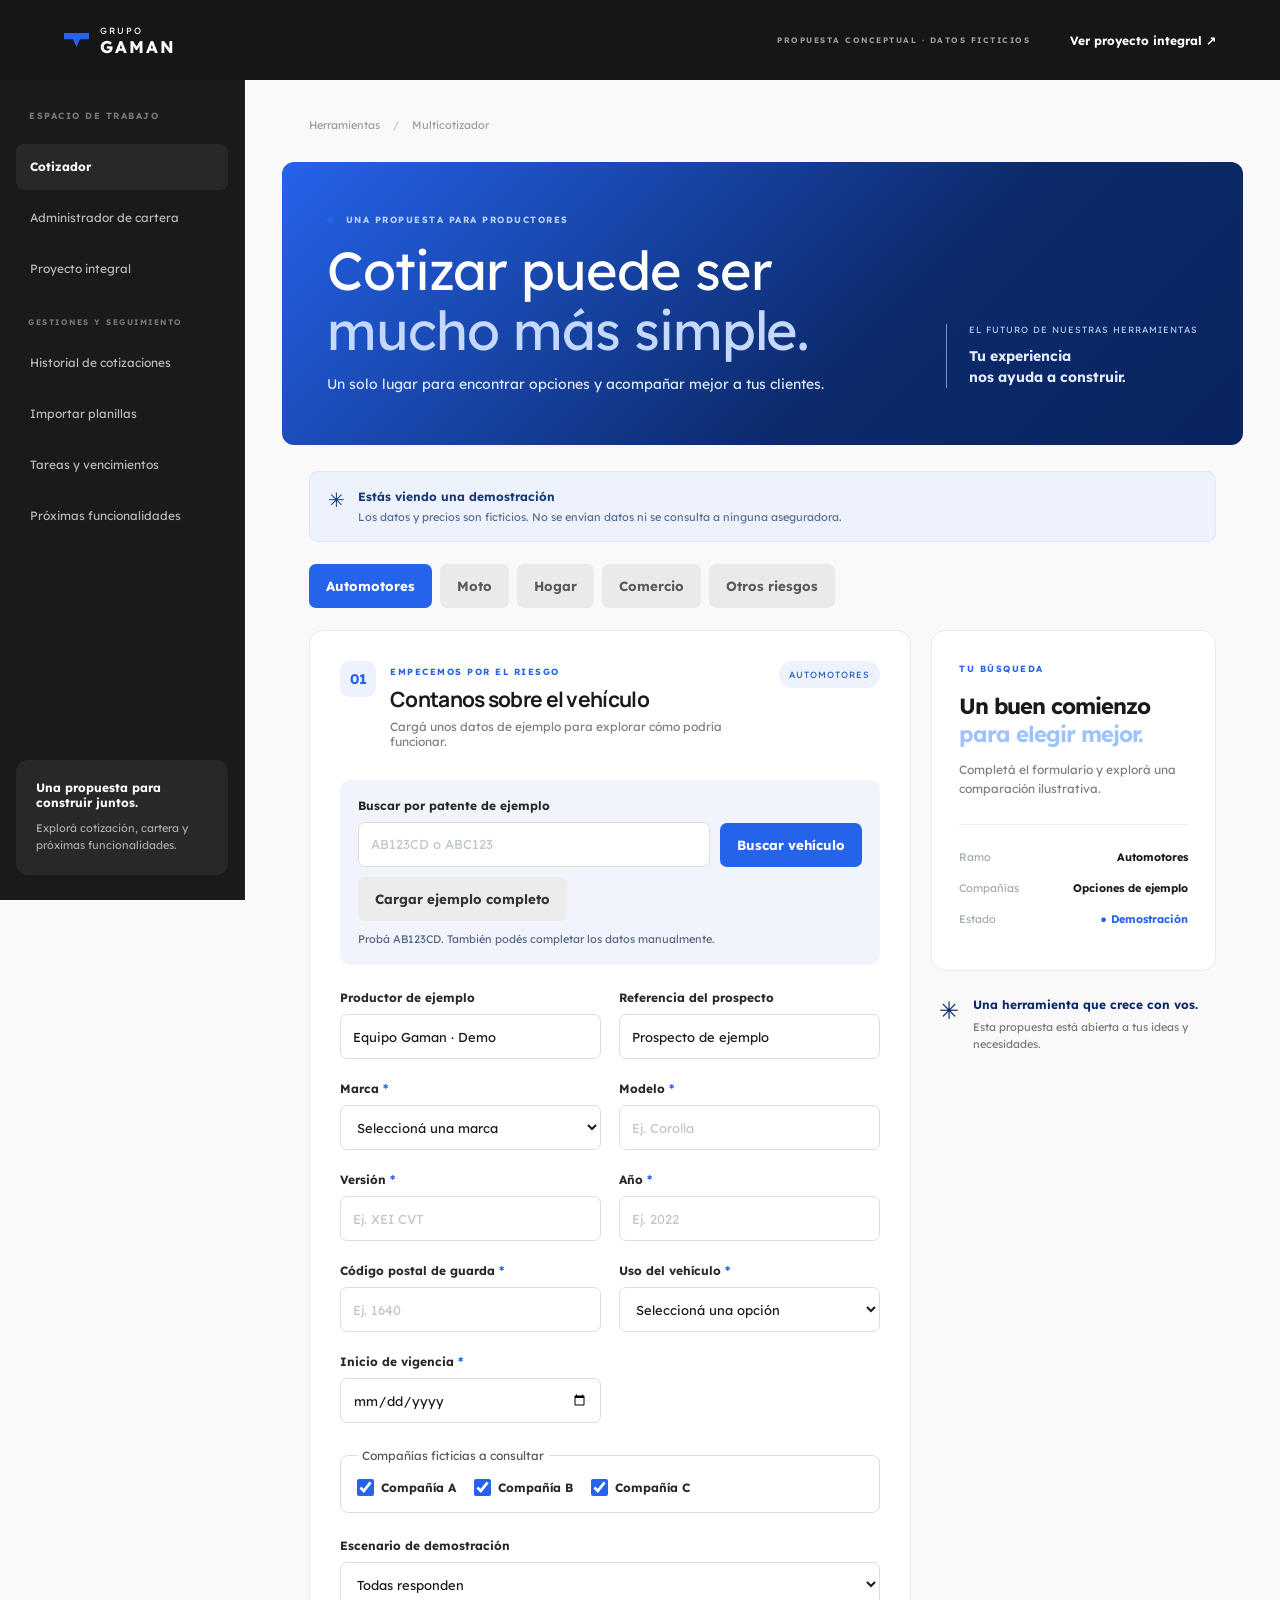
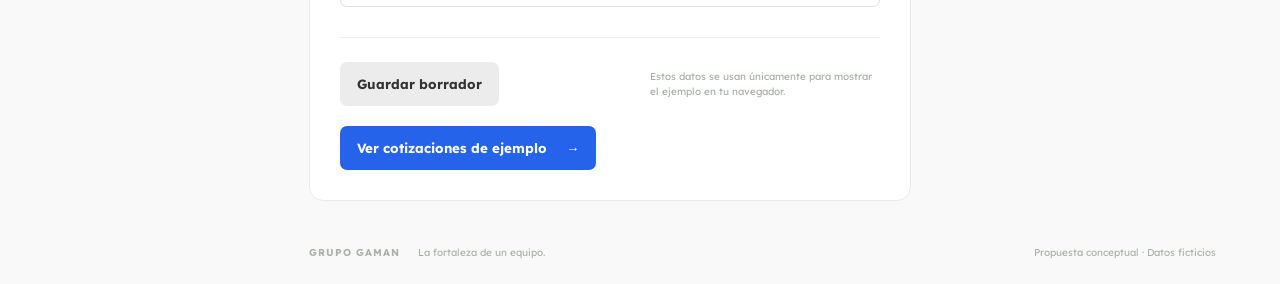
==== index.html @ a3816c59 "Make-secondary-menu-sections-dedicated-views" ====
<!doctype html><html lang="es"><head><meta charset="utf-8"><meta name="viewport" content="width=device-width, initial-scale=1"><meta name="theme-color" content="#173e36"><title>Multicotizador | Propuesta conceptual</title><link rel="stylesheet" href="styles.css?v=8"><link rel="stylesheet" href="features.css?v=8"><link rel="stylesheet" href="navigation.css?v=9"><script src="navigation.js?v=9" defer></script></head><body>
<header><a class="brand" href="index.html" aria-label="Gaman, ir al cotizador"><span class="brand-icon" aria-hidden="true"></span><span><small>GRUPO</small><b>GAMAN</b></span></a><span class="head-tag">PROPUESTA CONCEPTUAL · DATOS FICTICIOS</span><a class="head-link" href="plataforma.html">Ver proyecto integral ↗</a></header><nav class="mobile-navigation" aria-label="Navegación móvil"><a class="nav selected" href="index.html" aria-current="page">Cotizador</a><a class="nav" href="cartera.html">Administrador de cartera</a><a class="nav" href="plataforma.html">Proyecto integral</a><p class="aside-label nav-group">GESTIONES Y SEGUIMIENTO</p><a class="nav" href="index.html#history">Historial de cotizaciones</a><a class="nav" href="cartera.html#import">Importar planillas</a><a class="nav" href="cartera.html#tasks">Tareas y vencimientos</a><a class="nav" href="index.html#ideas">Próximas funcionalidades</a></nav>
<div class="shell"><aside><nav aria-label="Navegación principal"><p class="aside-label">ESPACIO DE TRABAJO</p><a class="nav selected" href="index.html" aria-current="page">Cotizador</a><a class="nav" href="cartera.html">Administrador de cartera</a><a class="nav" href="plataforma.html">Proyecto integral</a><p class="aside-label nav-group">GESTIONES Y SEGUIMIENTO</p><a class="nav" href="index.html#history">Historial de cotizaciones</a><a class="nav" href="cartera.html#import">Importar planillas</a><a class="nav" href="cartera.html#tasks">Tareas y vencimientos</a><a class="nav" href="index.html#ideas">Próximas funcionalidades</a></nav><div class="aside-note"><b>Una propuesta para construir juntos.</b><p>Explorá cotización, cartera y próximas funcionalidades.</p></div></aside>
<main id="inicio"><div class="crumb">Herramientas <span>/</span> Multicotizador</div><section class="intro"><div><div class="eyebrow"><i></i> UNA PROPUESTA PARA PRODUCTORES</div><h1>Cotizar puede ser<br><em>mucho más simple.</em></h1><p>Un solo lugar para encontrar opciones y acompañar mejor a tus clientes.</p></div><div class="intro-side"><span>EL FUTURO DE NUESTRAS HERRAMIENTAS</span><b>Tu experiencia<br>nos ayuda a construir.</b></div></section>
<div class="demo-banner"><span>✳</span><div><strong>Estás viendo una demostración</strong><p>Los datos y precios son ficticios. No se envían datos ni se consulta a ninguna aseguradora.</p></div></div>
<section class="ramo-picker" aria-label="Ramos"><button type="button" class="chosen" data-ramo="Automotores">Automotores</button><button type="button" data-ramo="Moto">Moto</button><button type="button" data-ramo="Hogar">Hogar</button><button type="button" data-ramo="Comercio">Comercio</button><button type="button" data-ramo="Otros riesgos">Otros riesgos</button></section><p id="ramo-note" role="status"></p><div class="workspace"><section class="form-card"><div class="card-head"><div class="step">01</div><div><span class="eyebrow">EMPECEMOS POR EL RIESGO</span><h2>Contanos sobre el vehículo</h2><p>Cargá unos datos de ejemplo para explorar cómo podría funcionar.</p></div><span class="tag">AUTOMOTORES</span></div><form id="form"><div class="plate-search"><label>Buscar por patente de ejemplo<input id="plate" maxlength="9" placeholder="AB123CD o ABC123" autocomplete="off"></label><button id="find-plate" type="button">Buscar vehículo</button><button id="fill-example" class="secondary" type="button">Cargar ejemplo completo</button><p id="plate-status" role="status">Probá AB123CD. También podés completar los datos manualmente.</p></div><div class="grid"><label>Productor de ejemplo<input name="productor" required maxlength="60" value="Equipo Gaman · Demo"></label><label>Referencia del prospecto<input name="cliente" required maxlength="60" value="Prospecto de ejemplo"></label><label>Marca <span>*</span><select name="marca" required><option value="">Seleccioná una marca</option><option>Toyota</option><option>Volkswagen</option><option>Renault</option><option>Ford</option><option>Fiat</option></select></label><label>Modelo <span>*</span><input name="modelo" required maxlength="40" placeholder="Ej. Corolla"></label><label>Versión <span>*</span><input name="version" required maxlength="60" placeholder="Ej. XEI CVT"></label><label>Año <span>*</span><input type="number" name="anio" min="1990" max="2027" required placeholder="Ej. 2022"></label><label>Código postal de guarda <span>*</span><input name="localidad" required maxlength="60" placeholder="Ej. 1640"></label><label>Uso del vehículo <span>*</span><select name="uso" required><option value="">Seleccioná una opción</option><option>Particular</option><option>Comercial</option></select></label><label>Inicio de vigencia <span>*</span><input name="fecha" type="date" required></label></div><fieldset class="companies"><legend>Compañías ficticias a consultar</legend><label><input type="checkbox" name="company" value="A" checked> Compañía A</label><label><input type="checkbox" name="company" value="B" checked> Compañía B</label><label><input type="checkbox" name="company" value="C" checked> Compañía C</label></fieldset><label class="scenario">Escenario de demostración<select name="escenario"><option value="normal">Todas responden</option><option value="partial">Una sin oferta y otra con error</option></select></label><p id="form-status" role="status"></p><div class="form-bottom"><p>Estos datos se usan únicamente para mostrar el ejemplo en tu navegador.</p><button type="submit">Ver cotizaciones de ejemplo <span>→</span></button></div></form></section>
<div class="side"><div class="summary"><span class="eyebrow">TU BÚSQUEDA</span><h2>Un buen comienzo<br><em>para elegir mejor.</em></h2><p>Completá el formulario y explorá una comparación ilustrativa.</p><hr><div class="summary-line"><span>Ramo</span><b>Automotores</b></div><div class="summary-line"><span>Compañías</span><b>Opciones de ejemplo</b></div><div class="summary-line"><span>Estado</span><b class="green">● Demostración</b></div></div><div class="side-tip"><span>✳</span><div><b>Una herramienta que crece con vos.</b><p>Esta propuesta está abierta a tus ideas y necesidades.</p></div></div></div></div>
<section id="results" class="results" hidden aria-live="polite"><div class="results-title"><div><span class="eyebrow">RESULTADOS DE EJEMPLO</span><h2>Opciones para comparar.</h2><p id="risk-summary"></p></div><span class="tag">VALORES FICTICIOS</span></div><div class="offer-grid" id="offers"></div><div class="actions"><button id="compare" type="button" disabled>Comparar selección</button><button id="proposal" type="button" disabled>Preparar propuesta</button></div><div id="comparison" class="table-wrap" hidden></div><p class="disclaimer">Ejemplo ilustrativo sin validez comercial. Las coberturas y precios reales dependerán de cada aseguradora y de sus condiciones.</p></section>
<section id="history" class="history"><span class="eyebrow">SEGUIMIENTO LOCAL</span><h2>Mis cotizaciones de ejemplo</h2><p>Se guardan solo en este navegador. Usá datos ficticios. No se comparten con otras personas.</p><label>Filtrar por estado<select id="history-filter"><option value="">Todos</option><option>Borrador</option><option>Cotizada</option><option>Propuesta preparada</option><option>En seguimiento</option><option>Cerrada</option></select></label><div id="history-list"></div><button id="clear-history" class="secondary" type="button">Borrar historial local</button></section><section id="proposal-view" class="proposal" hidden></section><section id="ideas" class="ideas"><div><span class="eyebrow">CONSTRUYAMOS JUNTOS</span><h2>Tu mirada hace<br><em>la diferencia.</em></h2><p>Esta es una primera versión para conversar. ¿Qué información o herramientas te ayudarían a cotizar mejor?</p></div><div class="idea-list"><div><span>01</span><p>Comparar coberturas y franquicias</p><b>↗</b></div><div><span>02</span><p>Guardar y compartir propuestas</p><b>↗</b></div><div><span>03</span><p>Sumar compañías y otros riesgos</p><b>↗</b></div><div><span>04</span><p>Emisión e inspecciones · etapa futura</p><b>↗</b></div><div><span>05</span><p>Alertas y recordatorios · etapa futura</p><b>↗</b></div><div><span>06</span><p>Reportes y actividad de la red · etapa futura</p><b>↗</b></div><p class="ideas-caption">Ideas iniciales para conversar, sujetas a evaluación.</p><button id="copy-feedback" type="button">Copiar ideas para compartir <span>↗</span></button><p id="copy-status" aria-live="polite"></p></div></section><footer><b>GRUPO GAMAN</b><span>La fortaleza de un equipo.</span><span>Propuesta conceptual · Datos ficticios</span></footer></main></div><script type="module" src="app.js?v=9"></script></body></html>
---- styles.css ----
@import url('https://fonts.googleapis.com/css2?family=Lexend+Deca:wght@300;400;500;600;700&display=swap');
@import url('https://fonts.googleapis.com/css2?family=DM+Sans:wght@400;500;600;700&family=Manrope:wght@400;500;600;700;800&display=swap');
:root{--ink:#233830;--green:#507d68;--accent:#a0bd92;--muted:#849289;--border:#e6ece7;--bg:#f5f7f4}*{box-sizing:border-box}html{scroll-behavior:smooth}body{margin:0;background:var(--bg);color:var(--ink);font:14px 'DM Sans',sans-serif}header{height:78px;background:#fff;display:flex;align-items:center;padding:0 5%;border-bottom:1px solid var(--border)}.brand{display:flex;align-items:center;gap:11px;color:#244b3e;text-decoration:none;line-height:1}.brand-icon{width:39px;height:39px;border:2px solid #67967c;border-radius:50%;display:grid;place-items:center;font:700 23px Manrope}.brand small{display:block;font-size:9px;letter-spacing:2px}.brand b{display:block;font-size:17px;letter-spacing:2px;margin-top:3px}.head-tag{margin-left:auto;color:#9ca8a0;letter-spacing:1.5px;font-size:9px;font-weight:700}.head-link{color:#456c59;text-decoration:none;font-size:12px;font-weight:700;margin-left:40px}.head-link span{margin-left:8px}.shell{display:flex;min-height:calc(100vh - 78px)}aside{background:#fff;width:225px;flex:none;padding:44px 16px 25px;border-right:1px solid var(--border);display:flex;flex-direction:column;justify-content:space-between}.aside-label,.eyebrow{letter-spacing:1.5px;font-size:9px;font-weight:700}.aside-label{padding-left:13px;color:#a5b0a8;margin:0 0 18px}.nav{padding:14px;color:#8c9a90;text-decoration:none;display:flex;align-items:center;gap:13px;font-size:12px;border-radius:8px}.nav span{font-size:18px}.nav b{margin-left:auto;font-size:9px;color:#b4c1b7}.nav.selected{background:#eaf2eb;color:#4b7b60;font-weight:700}.aside-note{background:#f2f7f2;padding:20px;border-radius:12px;color:#537b62;font-size:12px}.aside-note p{font-size:11px;line-height:1.6;color:#95a79a}.spark{display:block;font-size:25px;margin-bottom:13px}main{width:min(1280px,100%);padding:38px 5% 25px;margin:auto}.crumb{font-size:11px;color:#a5b0a7;margin-bottom:35px}.crumb span{padding:0 10px;color:#cbd2cb}.intro{display:flex;justify-content:space-between;align-items:end;margin-bottom:30px}.eyebrow{color:#6f987b}.eyebrow i{display:inline-block;width:7px;height:7px;background:#8aae89;border-radius:50%;margin-right:7px}h1,h2,p{margin:0}h1{font:600 clamp(33px,4.2vw,54px)/1.12 Manrope,sans-serif;letter-spacing:-2px;margin:15px 0}em{font-style:normal;color:#79a385}.intro p{color:#8e9d92}.intro-side{border-left:1px solid #d4e2d6;padding-left:22px;color:#6d8b76;margin-bottom:5px}.intro-side span{font-size:9px;letter-spacing:1px;display:block;margin-bottom:11px}.intro-side b{line-height:1.5}.demo-banner{display:flex;gap:13px;background:#eaf3e9;border:1px solid #dbeadd;color:#50765c;padding:15px 18px;border-radius:9px;margin-bottom:22px}.demo-banner>span{font-size:20px}.demo-banner strong{font-size:12px}.demo-banner p{font-size:11px;color:#77947d;margin-top:4px;line-height:1.5}.workspace{display:grid;grid-template-columns:minmax(0,1fr) 285px;gap:20px;align-items:start}.form-card,.summary,.offer{background:#fff;border:1px solid #edf1ed;border-radius:14px;box-shadow:0 8px 35px #1e48280a}.form-card{padding:30px}.card-head{display:flex;gap:14px;align-items:start;margin-bottom:31px}.step{width:36px;height:36px;flex:none;display:grid;place-items:center;background:#eaf3e9;border-radius:10px;color:#72977c;font-weight:700}.card-head h2,.results h2{font:700 21px Manrope;letter-spacing:-.7px;margin:6px 0}.card-head p,.results-title p{font-size:12px;color:#9ba99d}.tag{margin-left:auto;border-radius:20px;background:#f0f6ef;color:#7e9b80;font-size:9px;letter-spacing:1px;padding:8px 10px;white-space:nowrap}.grid{display:grid;grid-template-columns:1fr 1fr;gap:22px 18px}label{font-size:12px;font-weight:700;color:#506256}label span{color:#8bad8b}input,select{display:block;width:100%;height:45px;border:1px solid #e2e9e2;border-radius:7px;background:#fff;padding:0 12px;margin-top:9px;color:#354b3d;font:13px 'DM Sans';outline:none}input:focus,select:focus{border-color:#80a98a;box-shadow:0 0 0 3px #e9f3e9}input::placeholder{color:#bec9bf}.form-bottom{border-top:1px solid #edf1ed;display:flex;justify-content:space-between;align-items:center;gap:20px;margin-top:30px;padding-top:24px}.form-bottom p{font-size:10px;line-height:1.5;color:#a4b0a6;max-width:230px}button{border:0;background:#4d7c62;color:white;border-radius:7px;padding:14px 17px;font-weight:700;cursor:pointer}button:hover{background:#355f48}button span{margin-left:15px}.summary{padding:27px}.summary h2{font:700 22px/1.28 Manrope;letter-spacing:-.7px;margin:16px 0 12px}.summary>p{color:#9aa89d;font-size:12px;line-height:1.6}.summary hr{border:0;border-top:1px solid #eef1ee;margin:25px 0}.summary-line{display:flex;justify-content:space-between;gap:10px;margin:17px 0;font-size:11px}.summary-line span{color:#a0ada2}.summary-line b{text-align:right}.green{color:#79a487}.side-tip{display:flex;gap:14px;padding:24px 8px;color:#698e72}.side-tip>span{font-size:24px}.side-tip b{font-size:12px}.side-tip p{font-size:11px;color:#9baea0;line-height:1.6;margin-top:6px}.results{margin-top:34px}.results-title{display:flex;justify-content:space-between;align-items:end;margin-bottom:20px}.results-title p{margin-top:8px}.offer-grid{display:grid;grid-template-columns:repeat(3,1fr);gap:16px}.offer{padding:22px}.offer-top{display:flex;justify-content:space-between;align-items:start}.offer .company{color:#8b9d8e;font-size:11px}.offer h3{font:700 17px Manrope;margin:8px 0 20px}.offer .price{font:700 26px Manrope;letter-spacing:-1px}.offer .period{font-size:11px;color:#a0afa2}.offer ul{padding:18px 0 0;margin:18px 0 0;border-top:1px solid #edf1ed;list-style:none;color:#74877a;line-height:2;font-size:12px}.disclaimer{font-size:11px;color:#9aa99b;line-height:1.5;margin-top:15px}.ideas{margin-top:45px;padding:40px;background:#e8f0e6;border-radius:15px;display:grid;grid-template-columns:1fr 1fr;gap:45px}.ideas h2{font:600 35px/1.2 Manrope;letter-spacing:-1.5px;margin:13px 0}.ideas>div>p{color:#829787;line-height:1.7;max-width:380px}.idea-list>div{display:flex;gap:17px;border-bottom:1px solid #d3e1d3;padding:15px 0;align-items:center}.idea-list>div span{font-size:10px;color:#91ab94}.idea-list>div p{flex:1;font-weight:600}.idea-list>div b{color:#79a182}.ideas-caption{font-size:10px;margin:12px 0;color:#90a493!important}#copy-status{font-size:11px;margin-top:10px}footer{display:flex;gap:18px;margin-top:45px;color:#a7b3a9;font-size:10px}footer b{letter-spacing:1px}footer span:last-child{margin-left:auto}@media(max-width:1000px){aside{width:180px}.workspace{grid-template-columns:1fr}.side{display:grid;grid-template-columns:1fr 1fr}.intro-side{display:none}.offer-grid{grid-template-columns:1fr 1fr}}@media(max-width:650px){header{height:68px}.head-tag{display:none}.head-link{margin-left:auto}aside{display:none}.shell{display:block}main{padding:27px 20px}.crumb{margin-bottom:25px}.grid,.side,.offer-grid,.ideas{grid-template-columns:1fr}.form-card{padding:21px}.tag{display:none}.form-bottom{align-items:stretch;flex-direction:column}.ideas{padding:27px;gap:20px}footer{flex-wrap:wrap}footer span:last-child{margin-left:0}}
/* Identidad basada en grupogaman.com.ar/nosotros: Lexend, neutros y azul profundo. */

:root{--ink:#1b1a1a;--green:#2563eb;--accent:#2563eb;--muted:#6d6d6d;--border:#eaeaea;--bg:#f9f9f9}
body{font-family:'Lexend Deca',sans-serif;background:#f9f9f9;color:#1b1a1a}
header{background:#161616;border:0;height:80px}.brand{color:white}.brand-icon{border:0;border-radius:0;width:25px;height:14px;font-size:0;background:#2563eb;clip-path:polygon(0 0,100% 0,100% 45%,64% 45%,50% 100%,36% 45%,0 45%)}.head-tag{color:#9b9b9b}.head-link{color:white}
aside{background:#1b1a1a;border-color:#282828}.aside-label{color:#777}.nav{color:#b9b9b9}.nav.selected{background:#282828;color:white}.nav.selected span,.nav.selected b{color:#7aa8ff}.aside-note{background:#282828;color:white}.aside-note p{color:#aaa}.spark{color:#75a5ff}
.crumb{color:#9b9b9b}.crumb span{color:#bcbcbc}.intro{margin:-5px -3% 26px;padding:52px 5%;border-radius:12px;color:white;background:linear-gradient(135deg,#2563eb 0%,#0c2a6b 62%,#09245f 100%)}.intro .eyebrow{color:#bed2ff}.intro p{color:#e1e9fa}.intro-side{color:#e4edff;border-color:#7893c4}.intro-side span{color:#b6c9ed}h1,h2,h3,.summary h2,.ideas h2,.price{font-family:'Lexend Deca',sans-serif;letter-spacing:-1px}h1{font-weight:400}em,.summary em{color:#9fc3ff}.intro em{color:#c5d9ff}.eyebrow{color:#2563eb}.eyebrow i{background:#2563eb}
.demo-banner{background:#edf2fc;border-color:#dce7fc;color:#173b79}.demo-banner p{color:#576d92}.form-card,.summary,.offer{box-shadow:none;border-color:#eaeaea}.step{background:#edf2fc;color:#2563eb}.tag{background:#edf2fc;color:#2459b9}.card-head p,.results-title p,.summary>p{color:#7e7e7e}.form-card label{color:#282828}.form-card label span{color:#2563eb}input,select{font-family:'Lexend Deca',sans-serif;border-color:#dedede;color:#1b1a1a}input:focus,select:focus{border-color:#2563eb;box-shadow:0 0 0 3px #e6efff}button{font-family:'Lexend Deca',sans-serif;background:#2563eb}button:hover{background:#0c2a6b}.green{color:#2563eb}.side-tip{color:#0c2a6b}.side-tip p{color:#777}.ideas{background:#161616;color:#fff}.ideas .eyebrow{color:#a8c4ff}.ideas>div>p,.ideas-caption{color:#bbb!important}.idea-list>div{border-color:#404040}.idea-list>div span,.idea-list>div b{color:#a8c4ff}.offer ul{color:#5a5a5a}.offer .company,.disclaimer{color:#777}
---- features.css ----
.ramo-picker{display:flex;gap:8px;flex-wrap:wrap;margin:22px 0}.ramo-picker button{background:#eaeaea;color:#5a5a5a}.ramo-picker button.chosen{background:#2563eb;color:#fff}#ramo-note{margin-bottom:20px;color:#555;font-size:12px}.plate-search{background:#f1f4fa;border-radius:10px;padding:18px;display:flex;flex-wrap:wrap;align-items:end;gap:10px;margin-bottom:25px}.plate-search label{flex:1;min-width:180px}.plate-search p{flex-basis:100%;font-size:11px;color:#566580;line-height:1.5}.secondary{background:#ececec;color:#333}.secondary:hover{background:#ddd}.companies{border:1px solid #ddd;border-radius:8px;padding:16px;margin:25px 0;display:flex;gap:18px;flex-wrap:wrap}.companies legend{font-size:12px;color:#555;padding:0 5px}.companies label,.select-offer{display:flex;align-items:center;gap:7px}.companies input,.select-offer input{width:17px;height:17px;margin:0;accent-color:#2563eb}.scenario{display:block}.actions{display:flex;gap:10px;margin:25px 0}.actions button:disabled{opacity:.45;cursor:default}.select-offer{margin-top:20px;font-size:11px}.company-statuses{display:flex;gap:10px;flex-wrap:wrap;margin:18px 0}.company-statuses p{background:#edf2fc;color:#34507d;padding:9px 12px;border-radius:6px;font-size:11px}.table-wrap,.proposal{overflow:auto}table{border-collapse:collapse;width:100%;font-size:12px;background:#fff}th,td{border:1px solid #ddd;padding:14px;text-align:left;min-width:130px}th{background:#edf2fc;color:#214479}.history,.proposal{background:#fff;border:1px solid #eaeaea;border-radius:12px;padding:28px;margin-top:35px}.history h2,.proposal h2{margin:12px 0;font-weight:500}.history>p{color:#777;font-size:12px;line-height:1.6}.history>label{display:block;max-width:250px;margin:20px 0}.history-row{display:flex;align-items:center;gap:12px;border-top:1px solid #eee;padding:16px 0;flex-wrap:wrap}.history-row span{font-size:11px;color:#777;flex:1}.history-row select{width:185px;margin:0}.proposal>p{margin:15px 0}.proposal>button{margin:15px 10px 0 0}.form-bottom{flex-wrap:wrap}.offer-grid{grid-template-columns:repeat(auto-fit,minmax(210px,1fr))}.offer .price{font-size:23px}.offer .period{margin:8px 0;color:#777}button:focus-visible,a:focus-visible{outline:3px solid #82aaff;outline-offset:3px}@media(max-width:650px){.history,.proposal{padding:18px}.history-row{align-items:stretch;flex-direction:column}.history-row select{width:100%}.actions{flex-wrap:wrap}}@media print{body{background:#fff;font-size:11pt}header,aside,.crumb,.intro,.demo-banner,.ramo-picker,#ramo-note,.workspace,#results,#history,#ideas,footer{display:none!important}.shell{display:block}main{padding:0;width:100%;max-width:none}.proposal{display:block!important;border:0;margin:0;padding:0;overflow:visible}.proposal button{display:none}.proposal th,.proposal td{min-width:0;padding:8px}.proposal table{font-size:9pt}.proposal p{color:#111} @page{size:A4 landscape;margin:15mm}}
---- navigation.css ----
header{position:sticky;top:0;z-index:30}.mobile-navigation{display:none}.shell{align-items:flex-start}aside{width:245px;padding:30px 16px 25px;position:sticky;top:80px;height:calc(100dvh - 80px);overflow-y:auto}aside nav{display:flex;flex-direction:column;gap:5px}.nav{line-height:1.5;min-height:45px}.nav-group{margin:20px 12px 8px;padding:0;font-size:8px}.aside-note{margin-top:35px}.aside-note p{margin-top:10px}.head-tag{font-size:8px}.head-link{white-space:nowrap}.route-heading{font:500 28px 'Lexend Deca',sans-serif;margin-bottom:25px}.route-heading+section{margin-top:0}[data-route-hidden]{display:none!important}html{scroll-padding-top:110px}.history,.ideas{scroll-margin-top:20px}@media(max-width:1000px){aside{display:none}.mobile-navigation{display:flex;gap:6px;align-items:center;overflow-x:auto;padding:10px 18px;background:#1b1a1a;border-top:1px solid #333;position:sticky;top:80px;z-index:29}.mobile-navigation .nav-group{display:none}.mobile-navigation .nav{flex:none;white-space:nowrap;min-height:38px;padding:8px 12px;font-size:11px;color:#ccc}.mobile-navigation .selected{background:#2563eb;color:#fff;border-radius:6px}main{width:100%}header{padding:0 20px}.head-tag{display:none}.head-link{margin-left:auto}html{scroll-padding-top:160px}}@media(max-width:650px){.mobile-navigation{top:68px}.route-heading{font-size:23px}}@media print{header,aside,.mobile-navigation,.route-heading{display:none!important}.shell{display:block}}
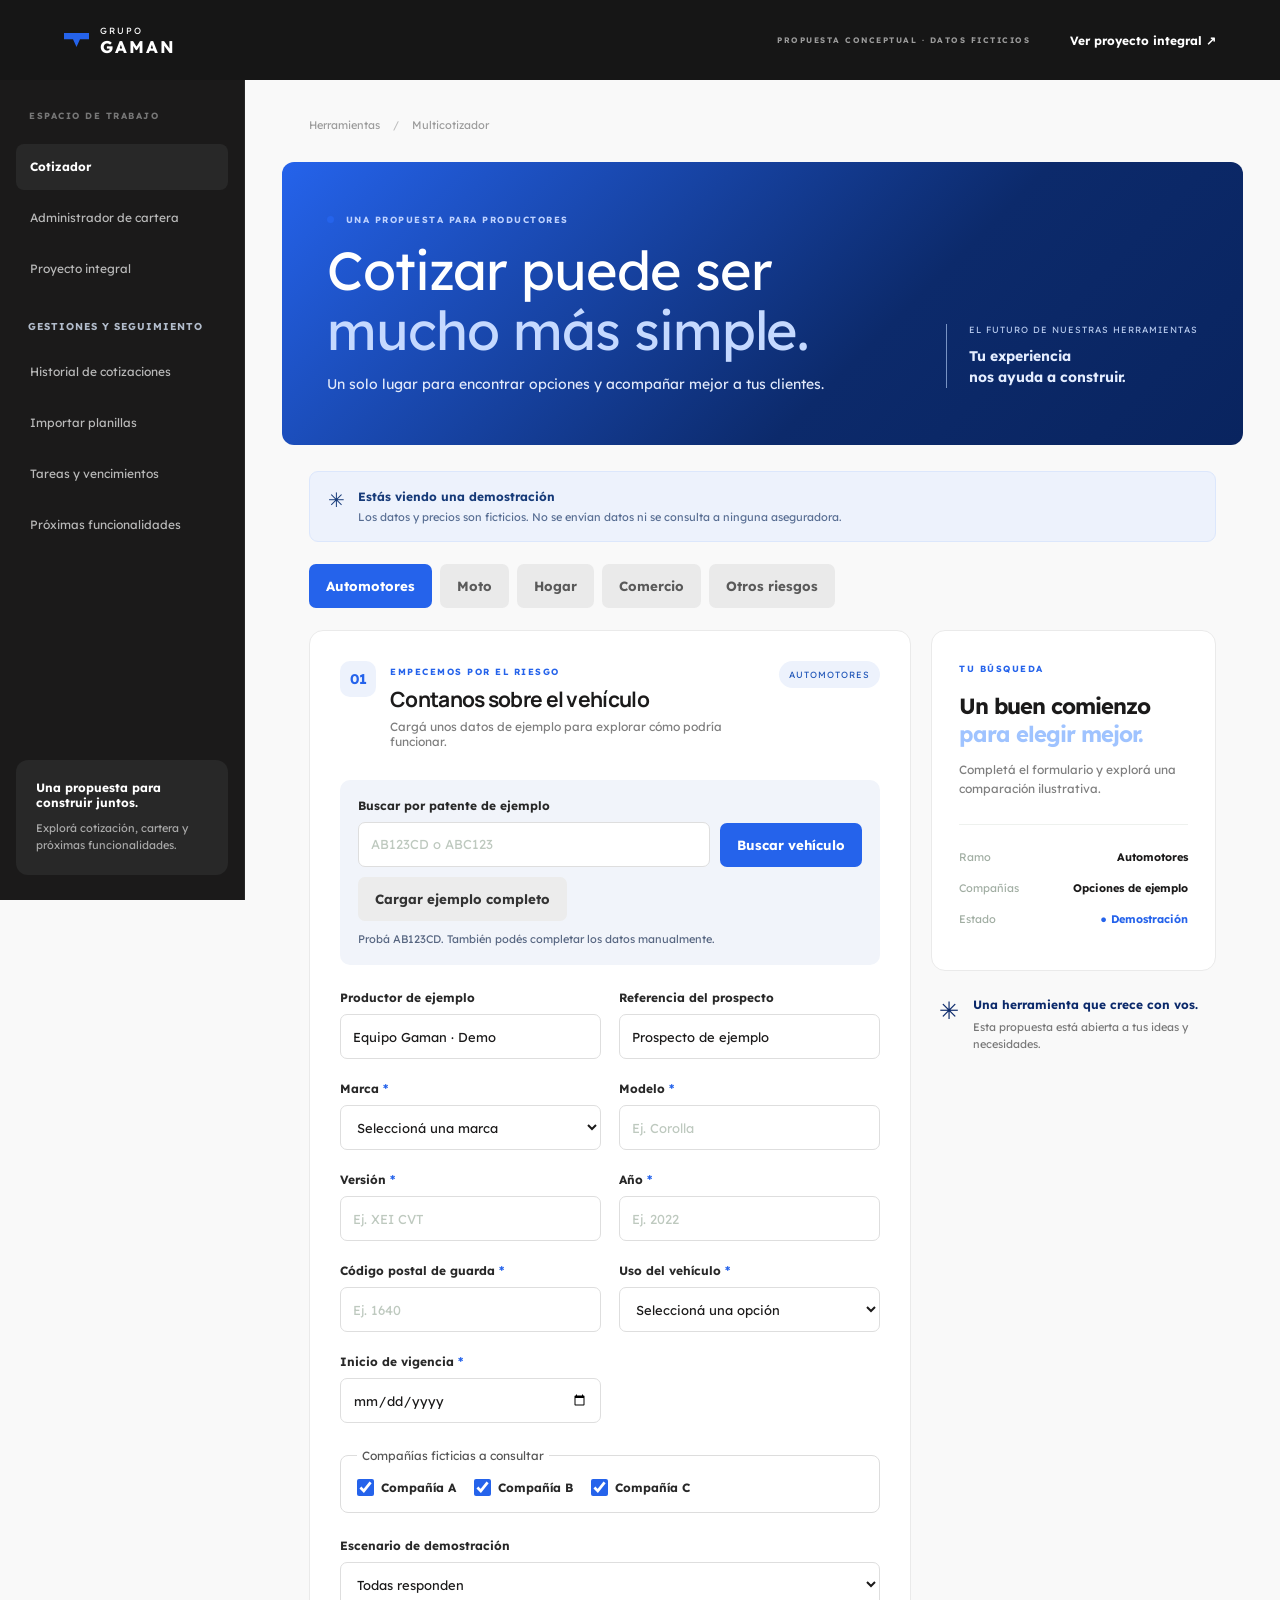
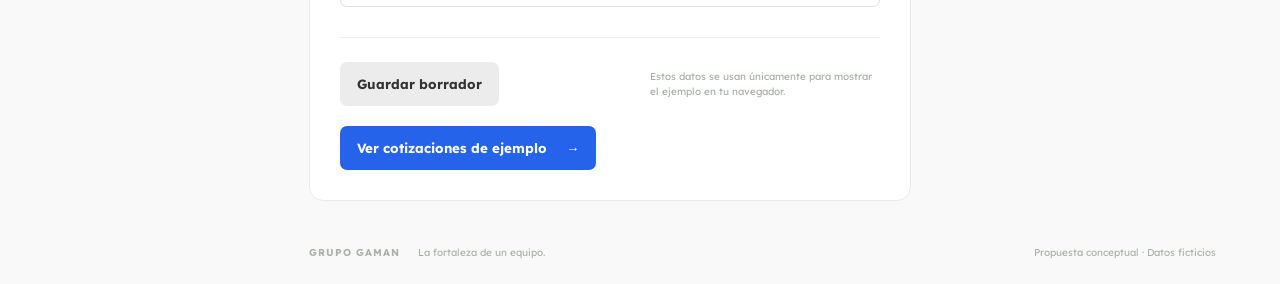
==== commit 9da1ca50: "Preserve-management-menu-across-versioned-page-navigation" ====
--- a/index.html
+++ b/index.html
@@ -1,9 +1,9 @@
-<!doctype html><html lang="es"><head><meta charset="utf-8"><meta name="viewport" content="width=device-width, initial-scale=1"><meta name="theme-color" content="#173e36"><title>Multicotizador | Propuesta conceptual</title><link rel="stylesheet" href="styles.css?v=8"><link rel="stylesheet" href="features.css?v=8"><link rel="stylesheet" href="navigation.css?v=9"><script src="navigation.js?v=9" defer></script></head><body>
-<header><a class="brand" href="index.html" aria-label="Gaman, ir al cotizador"><span class="brand-icon" aria-hidden="true"></span><span><small>GRUPO</small><b>GAMAN</b></span></a><span class="head-tag">PROPUESTA CONCEPTUAL · DATOS FICTICIOS</span><a class="head-link" href="plataforma.html">Ver proyecto integral ↗</a></header><nav class="mobile-navigation" aria-label="Navegación móvil"><a class="nav selected" href="index.html" aria-current="page">Cotizador</a><a class="nav" href="cartera.html">Administrador de cartera</a><a class="nav" href="plataforma.html">Proyecto integral</a><p class="aside-label nav-group">GESTIONES Y SEGUIMIENTO</p><a class="nav" href="index.html#history">Historial de cotizaciones</a><a class="nav" href="cartera.html#import">Importar planillas</a><a class="nav" href="cartera.html#tasks">Tareas y vencimientos</a><a class="nav" href="index.html#ideas">Próximas funcionalidades</a></nav>
-<div class="shell"><aside><nav aria-label="Navegación principal"><p class="aside-label">ESPACIO DE TRABAJO</p><a class="nav selected" href="index.html" aria-current="page">Cotizador</a><a class="nav" href="cartera.html">Administrador de cartera</a><a class="nav" href="plataforma.html">Proyecto integral</a><p class="aside-label nav-group">GESTIONES Y SEGUIMIENTO</p><a class="nav" href="index.html#history">Historial de cotizaciones</a><a class="nav" href="cartera.html#import">Importar planillas</a><a class="nav" href="cartera.html#tasks">Tareas y vencimientos</a><a class="nav" href="index.html#ideas">Próximas funcionalidades</a></nav><div class="aside-note"><b>Una propuesta para construir juntos.</b><p>Explorá cotización, cartera y próximas funcionalidades.</p></div></aside>
+<!doctype html><html lang="es"><head><meta charset="utf-8"><meta name="viewport" content="width=device-width, initial-scale=1"><meta name="theme-color" content="#173e36"><title>Multicotizador | Propuesta conceptual</title><link rel="stylesheet" href="styles.css?v=0bbe7461b4a3"><link rel="stylesheet" href="features.css?v=e4483b8cd6e5"><link rel="stylesheet" href="navigation.css?v=14c0bb5fc23c"><script src="navigation.js?v=e9019fd74f17" defer></script><link rel="stylesheet" href="layout.css?v=daa2903c6724"><link rel="stylesheet" href="menu-groups.css?v=6135beb9e8dd"></head><body>
+<header><a class="brand" href="index.html?release=20261104-11" aria-label="Gaman, ir al cotizador"><span class="brand-icon" aria-hidden="true"></span><span><small>GRUPO</small><b>GAMAN</b></span></a><span class="head-tag">PROPUESTA CONCEPTUAL · DATOS FICTICIOS</span><a class="head-link" href="plataforma.html?release=20261104-11">Ver proyecto integral ↗</a></header><nav class="mobile-navigation" aria-label="Navegación móvil"><a class="nav selected" href="index.html?release=20261104-11" aria-current="page">Cotizador</a><a class="nav" href="cartera.html?release=20261104-11">Administrador de cartera</a><a class="nav" href="plataforma.html?release=20261104-11">Proyecto integral</a><p class="aside-label nav-group">GESTIONES Y SEGUIMIENTO</p><a class="nav" href="index.html?release=20261104-11#history">Historial de cotizaciones</a><a class="nav" href="cartera.html?release=20261104-11#import">Importar planillas</a><a class="nav" href="cartera.html?release=20261104-11#tasks">Tareas y vencimientos</a><a class="nav" href="index.html?release=20261104-11#ideas">Próximas funcionalidades</a></nav>
+<div class="shell"><aside><nav aria-label="Navegación principal"><p class="aside-label">ESPACIO DE TRABAJO</p><a class="nav selected" href="index.html?release=20261104-11" aria-current="page">Cotizador</a><a class="nav" href="cartera.html?release=20261104-11">Administrador de cartera</a><a class="nav" href="plataforma.html?release=20261104-11">Proyecto integral</a><p class="aside-label nav-group">GESTIONES Y SEGUIMIENTO</p><a class="nav" href="index.html?release=20261104-11#history">Historial de cotizaciones</a><a class="nav" href="cartera.html?release=20261104-11#import">Importar planillas</a><a class="nav" href="cartera.html?release=20261104-11#tasks">Tareas y vencimientos</a><a class="nav" href="index.html?release=20261104-11#ideas">Próximas funcionalidades</a></nav><div class="aside-note"><b>Una propuesta para construir juntos.</b><p>Explorá cotización, cartera y próximas funcionalidades.</p></div></aside>
 <main id="inicio"><div class="crumb">Herramientas <span>/</span> Multicotizador</div><section class="intro"><div><div class="eyebrow"><i></i> UNA PROPUESTA PARA PRODUCTORES</div><h1>Cotizar puede ser<br><em>mucho más simple.</em></h1><p>Un solo lugar para encontrar opciones y acompañar mejor a tus clientes.</p></div><div class="intro-side"><span>EL FUTURO DE NUESTRAS HERRAMIENTAS</span><b>Tu experiencia<br>nos ayuda a construir.</b></div></section>
 <div class="demo-banner"><span>✳</span><div><strong>Estás viendo una demostración</strong><p>Los datos y precios son ficticios. No se envían datos ni se consulta a ninguna aseguradora.</p></div></div>
 <section class="ramo-picker" aria-label="Ramos"><button type="button" class="chosen" data-ramo="Automotores">Automotores</button><button type="button" data-ramo="Moto">Moto</button><button type="button" data-ramo="Hogar">Hogar</button><button type="button" data-ramo="Comercio">Comercio</button><button type="button" data-ramo="Otros riesgos">Otros riesgos</button></section><p id="ramo-note" role="status"></p><div class="workspace"><section class="form-card"><div class="card-head"><div class="step">01</div><div><span class="eyebrow">EMPECEMOS POR EL RIESGO</span><h2>Contanos sobre el vehículo</h2><p>Cargá unos datos de ejemplo para explorar cómo podría funcionar.</p></div><span class="tag">AUTOMOTORES</span></div><form id="form"><div class="plate-search"><label>Buscar por patente de ejemplo<input id="plate" maxlength="9" placeholder="AB123CD o ABC123" autocomplete="off"></label><button id="find-plate" type="button">Buscar vehículo</button><button id="fill-example" class="secondary" type="button">Cargar ejemplo completo</button><p id="plate-status" role="status">Probá AB123CD. También podés completar los datos manualmente.</p></div><div class="grid"><label>Productor de ejemplo<input name="productor" required maxlength="60" value="Equipo Gaman · Demo"></label><label>Referencia del prospecto<input name="cliente" required maxlength="60" value="Prospecto de ejemplo"></label><label>Marca <span>*</span><select name="marca" required><option value="">Seleccioná una marca</option><option>Toyota</option><option>Volkswagen</option><option>Renault</option><option>Ford</option><option>Fiat</option></select></label><label>Modelo <span>*</span><input name="modelo" required maxlength="40" placeholder="Ej. Corolla"></label><label>Versión <span>*</span><input name="version" required maxlength="60" placeholder="Ej. XEI CVT"></label><label>Año <span>*</span><input type="number" name="anio" min="1990" max="2027" required placeholder="Ej. 2022"></label><label>Código postal de guarda <span>*</span><input name="localidad" required maxlength="60" placeholder="Ej. 1640"></label><label>Uso del vehículo <span>*</span><select name="uso" required><option value="">Seleccioná una opción</option><option>Particular</option><option>Comercial</option></select></label><label>Inicio de vigencia <span>*</span><input name="fecha" type="date" required></label></div><fieldset class="companies"><legend>Compañías ficticias a consultar</legend><label><input type="checkbox" name="company" value="A" checked> Compañía A</label><label><input type="checkbox" name="company" value="B" checked> Compañía B</label><label><input type="checkbox" name="company" value="C" checked> Compañía C</label></fieldset><label class="scenario">Escenario de demostración<select name="escenario"><option value="normal">Todas responden</option><option value="partial">Una sin oferta y otra con error</option></select></label><p id="form-status" role="status"></p><div class="form-bottom"><p>Estos datos se usan únicamente para mostrar el ejemplo en tu navegador.</p><button type="submit">Ver cotizaciones de ejemplo <span>→</span></button></div></form></section>
 <div class="side"><div class="summary"><span class="eyebrow">TU BÚSQUEDA</span><h2>Un buen comienzo<br><em>para elegir mejor.</em></h2><p>Completá el formulario y explorá una comparación ilustrativa.</p><hr><div class="summary-line"><span>Ramo</span><b>Automotores</b></div><div class="summary-line"><span>Compañías</span><b>Opciones de ejemplo</b></div><div class="summary-line"><span>Estado</span><b class="green">● Demostración</b></div></div><div class="side-tip"><span>✳</span><div><b>Una herramienta que crece con vos.</b><p>Esta propuesta está abierta a tus ideas y necesidades.</p></div></div></div></div>
 <section id="results" class="results" hidden aria-live="polite"><div class="results-title"><div><span class="eyebrow">RESULTADOS DE EJEMPLO</span><h2>Opciones para comparar.</h2><p id="risk-summary"></p></div><span class="tag">VALORES FICTICIOS</span></div><div class="offer-grid" id="offers"></div><div class="actions"><button id="compare" type="button" disabled>Comparar selección</button><button id="proposal" type="button" disabled>Preparar propuesta</button></div><div id="comparison" class="table-wrap" hidden></div><p class="disclaimer">Ejemplo ilustrativo sin validez comercial. Las coberturas y precios reales dependerán de cada aseguradora y de sus condiciones.</p></section>
-<section id="history" class="history"><span class="eyebrow">SEGUIMIENTO LOCAL</span><h2>Mis cotizaciones de ejemplo</h2><p>Se guardan solo en este navegador. Usá datos ficticios. No se comparten con otras personas.</p><label>Filtrar por estado<select id="history-filter"><option value="">Todos</option><option>Borrador</option><option>Cotizada</option><option>Propuesta preparada</option><option>En seguimiento</option><option>Cerrada</option></select></label><div id="history-list"></div><button id="clear-history" class="secondary" type="button">Borrar historial local</button></section><section id="proposal-view" class="proposal" hidden></section><section id="ideas" class="ideas"><div><span class="eyebrow">CONSTRUYAMOS JUNTOS</span><h2>Tu mirada hace<br><em>la diferencia.</em></h2><p>Esta es una primera versión para conversar. ¿Qué información o herramientas te ayudarían a cotizar mejor?</p></div><div class="idea-list"><div><span>01</span><p>Comparar coberturas y franquicias</p><b>↗</b></div><div><span>02</span><p>Guardar y compartir propuestas</p><b>↗</b></div><div><span>03</span><p>Sumar compañías y otros riesgos</p><b>↗</b></div><div><span>04</span><p>Emisión e inspecciones · etapa futura</p><b>↗</b></div><div><span>05</span><p>Alertas y recordatorios · etapa futura</p><b>↗</b></div><div><span>06</span><p>Reportes y actividad de la red · etapa futura</p><b>↗</b></div><p class="ideas-caption">Ideas iniciales para conversar, sujetas a evaluación.</p><button id="copy-feedback" type="button">Copiar ideas para compartir <span>↗</span></button><p id="copy-status" aria-live="polite"></p></div></section><footer><b>GRUPO GAMAN</b><span>La fortaleza de un equipo.</span><span>Propuesta conceptual · Datos ficticios</span></footer></main></div><script type="module" src="app.js?v=9"></script></body></html>
+<section id="history" class="history"><span class="eyebrow">SEGUIMIENTO LOCAL</span><h2>Mis cotizaciones de ejemplo</h2><p>Se guardan solo en este navegador. Usá datos ficticios. No se comparten con otras personas.</p><label>Filtrar por estado<select id="history-filter"><option value="">Todos</option><option>Borrador</option><option>Cotizada</option><option>Propuesta preparada</option><option>En seguimiento</option><option>Cerrada</option></select></label><div id="history-list"></div><button id="clear-history" class="secondary" type="button">Borrar historial local</button></section><section id="proposal-view" class="proposal" hidden></section><section id="ideas" class="ideas"><div><span class="eyebrow">CONSTRUYAMOS JUNTOS</span><h2>Tu mirada hace<br><em>la diferencia.</em></h2><p>Esta es una primera versión para conversar. ¿Qué información o herramientas te ayudarían a cotizar mejor?</p></div><div class="idea-list"><div><span>01</span><p>Comparar coberturas y franquicias</p><b>↗</b></div><div><span>02</span><p>Guardar y compartir propuestas</p><b>↗</b></div><div><span>03</span><p>Sumar compañías y otros riesgos</p><b>↗</b></div><div><span>04</span><p>Emisión e inspecciones · etapa futura</p><b>↗</b></div><div><span>05</span><p>Alertas y recordatorios · etapa futura</p><b>↗</b></div><div><span>06</span><p>Reportes y actividad de la red · etapa futura</p><b>↗</b></div><p class="ideas-caption">Ideas iniciales para conversar, sujetas a evaluación.</p><button id="copy-feedback" type="button">Copiar ideas para compartir <span>↗</span></button><p id="copy-status" aria-live="polite"></p></div></section><footer><b>GRUPO GAMAN</b><span>La fortaleza de un equipo.</span><span>Propuesta conceptual · Datos ficticios</span></footer></main></div><script type="module" src="app.js?v=deb30b8d1442"></script></body></html>
--- a/layout.css
+++ b/layout.css
@@ -0,0 +1,11 @@
+/* Los contenidos anchos no deben ampliar la columna principal ni desplazar el menú. */
+.shell{width:100%;min-width:0}
+.shell>main{min-width:0;flex:1;margin:0 auto}
+.workspace,.side,.history,.proposal,.form-card,.summary,.ideas,.grid,.metrics{min-width:0}
+.table-wrap{width:100%;max-width:100%;overflow-x:auto}
+.metrics{grid-template-columns:repeat(4,minmax(0,1fr))}
+.grid{grid-template-columns:repeat(2,minmax(0,1fr))}
+.history-row>*{min-width:0}
+.intro-side{flex-shrink:0}
+@media(max-width:1150px){.intro-side{display:none}.metrics{grid-template-columns:repeat(2,minmax(0,1fr))}}
+@media(max-width:650px){.grid{grid-template-columns:minmax(0,1fr)}}
--- a/menu-groups.css
+++ b/menu-groups.css
@@ -0,0 +1 @@
+aside .nav-group{display:block!important;color:#b2bccb;font-size:10px;letter-spacing:1px;line-height:1.5;margin:22px 12px 10px;flex-shrink:0}aside nav{flex-shrink:0}aside{scrollbar-width:thin}.mobile-navigation .nav-group{display:none}
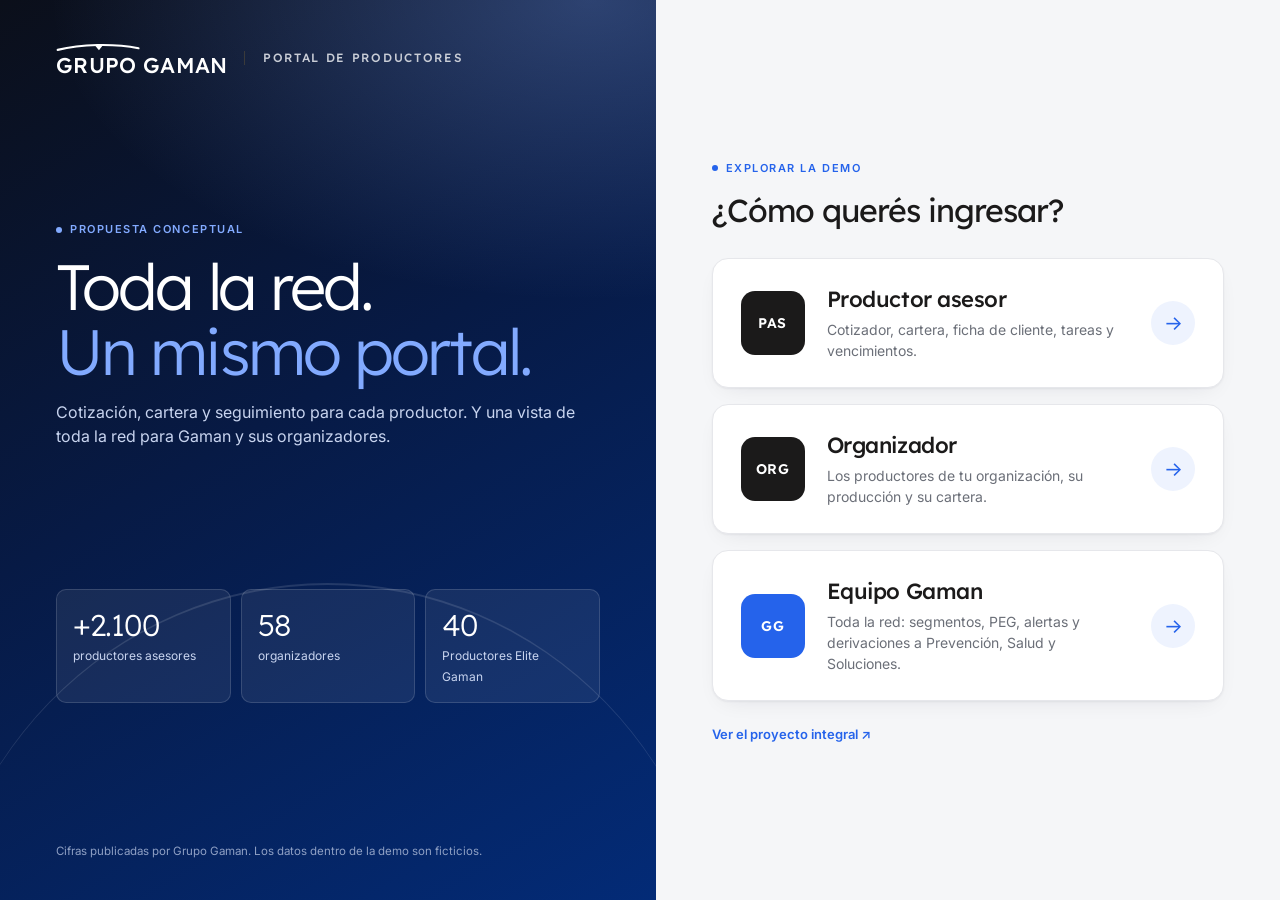
==== commit 5581afa7: "Add-profile-home-network-panel-and-client-views - Home page to explore the demo as producer, organiz" ====
--- a/index.html
+++ b/index.html
@@ -1,9 +1,21 @@
-<!doctype html><html lang="es"><head><meta charset="utf-8"><meta name="viewport" content="width=device-width, initial-scale=1"><meta name="theme-color" content="#173e36"><title>Multicotizador | Propuesta conceptual</title><link rel="stylesheet" href="styles.css?v=0bbe7461b4a3"><link rel="stylesheet" href="features.css?v=e4483b8cd6e5"><link rel="stylesheet" href="navigation.css?v=14c0bb5fc23c"><script src="navigation.js?v=e9019fd74f17" defer></script><link rel="stylesheet" href="layout.css?v=daa2903c6724"><link rel="stylesheet" href="menu-groups.css?v=6135beb9e8dd"></head><body>
-<header><a class="brand" href="index.html?release=20261104-11" aria-label="Gaman, ir al cotizador"><span class="brand-icon" aria-hidden="true"></span><span><small>GRUPO</small><b>GAMAN</b></span></a><span class="head-tag">PROPUESTA CONCEPTUAL · DATOS FICTICIOS</span><a class="head-link" href="plataforma.html?release=20261104-11">Ver proyecto integral ↗</a></header><nav class="mobile-navigation" aria-label="Navegación móvil"><a class="nav selected" href="index.html?release=20261104-11" aria-current="page">Cotizador</a><a class="nav" href="cartera.html?release=20261104-11">Administrador de cartera</a><a class="nav" href="plataforma.html?release=20261104-11">Proyecto integral</a><p class="aside-label nav-group">GESTIONES Y SEGUIMIENTO</p><a class="nav" href="index.html?release=20261104-11#history">Historial de cotizaciones</a><a class="nav" href="cartera.html?release=20261104-11#import">Importar planillas</a><a class="nav" href="cartera.html?release=20261104-11#tasks">Tareas y vencimientos</a><a class="nav" href="index.html?release=20261104-11#ideas">Próximas funcionalidades</a></nav>
-<div class="shell"><aside><nav aria-label="Navegación principal"><p class="aside-label">ESPACIO DE TRABAJO</p><a class="nav selected" href="index.html?release=20261104-11" aria-current="page">Cotizador</a><a class="nav" href="cartera.html?release=20261104-11">Administrador de cartera</a><a class="nav" href="plataforma.html?release=20261104-11">Proyecto integral</a><p class="aside-label nav-group">GESTIONES Y SEGUIMIENTO</p><a class="nav" href="index.html?release=20261104-11#history">Historial de cotizaciones</a><a class="nav" href="cartera.html?release=20261104-11#import">Importar planillas</a><a class="nav" href="cartera.html?release=20261104-11#tasks">Tareas y vencimientos</a><a class="nav" href="index.html?release=20261104-11#ideas">Próximas funcionalidades</a></nav><div class="aside-note"><b>Una propuesta para construir juntos.</b><p>Explorá cotización, cartera y próximas funcionalidades.</p></div></aside>
-<main id="inicio"><div class="crumb">Herramientas <span>/</span> Multicotizador</div><section class="intro"><div><div class="eyebrow"><i></i> UNA PROPUESTA PARA PRODUCTORES</div><h1>Cotizar puede ser<br><em>mucho más simple.</em></h1><p>Un solo lugar para encontrar opciones y acompañar mejor a tus clientes.</p></div><div class="intro-side"><span>EL FUTURO DE NUESTRAS HERRAMIENTAS</span><b>Tu experiencia<br>nos ayuda a construir.</b></div></section>
-<div class="demo-banner"><span>✳</span><div><strong>Estás viendo una demostración</strong><p>Los datos y precios son ficticios. No se envían datos ni se consulta a ninguna aseguradora.</p></div></div>
-<section class="ramo-picker" aria-label="Ramos"><button type="button" class="chosen" data-ramo="Automotores">Automotores</button><button type="button" data-ramo="Moto">Moto</button><button type="button" data-ramo="Hogar">Hogar</button><button type="button" data-ramo="Comercio">Comercio</button><button type="button" data-ramo="Otros riesgos">Otros riesgos</button></section><p id="ramo-note" role="status"></p><div class="workspace"><section class="form-card"><div class="card-head"><div class="step">01</div><div><span class="eyebrow">EMPECEMOS POR EL RIESGO</span><h2>Contanos sobre el vehículo</h2><p>Cargá unos datos de ejemplo para explorar cómo podría funcionar.</p></div><span class="tag">AUTOMOTORES</span></div><form id="form"><div class="plate-search"><label>Buscar por patente de ejemplo<input id="plate" maxlength="9" placeholder="AB123CD o ABC123" autocomplete="off"></label><button id="find-plate" type="button">Buscar vehículo</button><button id="fill-example" class="secondary" type="button">Cargar ejemplo completo</button><p id="plate-status" role="status">Probá AB123CD. También podés completar los datos manualmente.</p></div><div class="grid"><label>Productor de ejemplo<input name="productor" required maxlength="60" value="Equipo Gaman · Demo"></label><label>Referencia del prospecto<input name="cliente" required maxlength="60" value="Prospecto de ejemplo"></label><label>Marca <span>*</span><select name="marca" required><option value="">Seleccioná una marca</option><option>Toyota</option><option>Volkswagen</option><option>Renault</option><option>Ford</option><option>Fiat</option></select></label><label>Modelo <span>*</span><input name="modelo" required maxlength="40" placeholder="Ej. Corolla"></label><label>Versión <span>*</span><input name="version" required maxlength="60" placeholder="Ej. XEI CVT"></label><label>Año <span>*</span><input type="number" name="anio" min="1990" max="2027" required placeholder="Ej. 2022"></label><label>Código postal de guarda <span>*</span><input name="localidad" required maxlength="60" placeholder="Ej. 1640"></label><label>Uso del vehículo <span>*</span><select name="uso" required><option value="">Seleccioná una opción</option><option>Particular</option><option>Comercial</option></select></label><label>Inicio de vigencia <span>*</span><input name="fecha" type="date" required></label></div><fieldset class="companies"><legend>Compañías ficticias a consultar</legend><label><input type="checkbox" name="company" value="A" checked> Compañía A</label><label><input type="checkbox" name="company" value="B" checked> Compañía B</label><label><input type="checkbox" name="company" value="C" checked> Compañía C</label></fieldset><label class="scenario">Escenario de demostración<select name="escenario"><option value="normal">Todas responden</option><option value="partial">Una sin oferta y otra con error</option></select></label><p id="form-status" role="status"></p><div class="form-bottom"><p>Estos datos se usan únicamente para mostrar el ejemplo en tu navegador.</p><button type="submit">Ver cotizaciones de ejemplo <span>→</span></button></div></form></section>
-<div class="side"><div class="summary"><span class="eyebrow">TU BÚSQUEDA</span><h2>Un buen comienzo<br><em>para elegir mejor.</em></h2><p>Completá el formulario y explorá una comparación ilustrativa.</p><hr><div class="summary-line"><span>Ramo</span><b>Automotores</b></div><div class="summary-line"><span>Compañías</span><b>Opciones de ejemplo</b></div><div class="summary-line"><span>Estado</span><b class="green">● Demostración</b></div></div><div class="side-tip"><span>✳</span><div><b>Una herramienta que crece con vos.</b><p>Esta propuesta está abierta a tus ideas y necesidades.</p></div></div></div></div>
-<section id="results" class="results" hidden aria-live="polite"><div class="results-title"><div><span class="eyebrow">RESULTADOS DE EJEMPLO</span><h2>Opciones para comparar.</h2><p id="risk-summary"></p></div><span class="tag">VALORES FICTICIOS</span></div><div class="offer-grid" id="offers"></div><div class="actions"><button id="compare" type="button" disabled>Comparar selección</button><button id="proposal" type="button" disabled>Preparar propuesta</button></div><div id="comparison" class="table-wrap" hidden></div><p class="disclaimer">Ejemplo ilustrativo sin validez comercial. Las coberturas y precios reales dependerán de cada aseguradora y de sus condiciones.</p></section>
-<section id="history" class="history"><span class="eyebrow">SEGUIMIENTO LOCAL</span><h2>Mis cotizaciones de ejemplo</h2><p>Se guardan solo en este navegador. Usá datos ficticios. No se comparten con otras personas.</p><label>Filtrar por estado<select id="history-filter"><option value="">Todos</option><option>Borrador</option><option>Cotizada</option><option>Propuesta preparada</option><option>En seguimiento</option><option>Cerrada</option></select></label><div id="history-list"></div><button id="clear-history" class="secondary" type="button">Borrar historial local</button></section><section id="proposal-view" class="proposal" hidden></section><section id="ideas" class="ideas"><div><span class="eyebrow">CONSTRUYAMOS JUNTOS</span><h2>Tu mirada hace<br><em>la diferencia.</em></h2><p>Esta es una primera versión para conversar. ¿Qué información o herramientas te ayudarían a cotizar mejor?</p></div><div class="idea-list"><div><span>01</span><p>Comparar coberturas y franquicias</p><b>↗</b></div><div><span>02</span><p>Guardar y compartir propuestas</p><b>↗</b></div><div><span>03</span><p>Sumar compañías y otros riesgos</p><b>↗</b></div><div><span>04</span><p>Emisión e inspecciones · etapa futura</p><b>↗</b></div><div><span>05</span><p>Alertas y recordatorios · etapa futura</p><b>↗</b></div><div><span>06</span><p>Reportes y actividad de la red · etapa futura</p><b>↗</b></div><p class="ideas-caption">Ideas iniciales para conversar, sujetas a evaluación.</p><button id="copy-feedback" type="button">Copiar ideas para compartir <span>↗</span></button><p id="copy-status" aria-live="polite"></p></div></section><footer><b>GRUPO GAMAN</b><span>La fortaleza de un equipo.</span><span>Propuesta conceptual · Datos ficticios</span></footer></main></div><script type="module" src="app.js?v=deb30b8d1442"></script></body></html>
+<!doctype html><html lang="es"><head><meta charset="utf-8"><meta name="viewport" content="width=device-width, initial-scale=1"><meta name="theme-color" content="#161616"><title>Portal de productores | Grupo Gaman</title><link rel="stylesheet" href="styles.css?v=14c5a4501ab4"><script src="navigation.js?v=4798a6af8eac" defer></script></head><body class="home-page">
+<main class="home">
+<section class="home-brand"><div class="home-top"><div class="logo-slot"><svg viewBox="0 0 206 44" role="img" aria-label="Grupo Gaman"><path d="M2 12C30 5 70 4 100 10" fill="none" stroke="currentColor" stroke-width="2.6" stroke-linecap="round"/><path d="M47 6.4 52 12.5 57 6.2Z" fill="currentColor"/><text x="0" y="40" fill="currentColor" font-family="Lexend Deca, Inter, sans-serif" font-size="26" font-weight="500" letter-spacing=".4">GRUPO GAMAN</text></svg></div><span class="brand-product">Portal de productores</span></div>
+<div class="home-copy"><span class="eyebrow light"><i></i>Propuesta conceptual</span><h1>Toda la red.<br><em>Un mismo portal.</em></h1><p>Cotización, cartera y seguimiento para cada productor. Y una vista de toda la red para Gaman y sus organizadores.</p></div>
+<ul class="home-stats"><li><b>+2.100</b><span>productores asesores</span></li><li><b>58</b><span>organizadores</span></li><li><b>40</b><span>Productores Elite Gaman</span></li></ul>
+<p class="home-note">Cifras publicadas por Grupo Gaman. Los datos dentro de la demo son ficticios.</p></section>
+<section class="home-access"><div class="access-head"><span class="eyebrow"><i></i>Explorar la demo</span><h2>¿Cómo querés ingresar?</h2></div>
+<div class="profiles" aria-label="Perfiles de la demo">
+<a class="profile" href="cotizador.html?perfil=productor&release=20261105-02" data-role="productor"><span class="profile-icon">PAS</span><span class="profile-text"><b>Productor asesor</b><small>Cotizador, cartera, ficha de cliente, tareas y vencimientos.</small></span><span class="profile-go">→</span></a>
+<a class="profile" href="red.html?perfil=organizador&release=20261105-02" data-role="organizador"><span class="profile-icon">ORG</span><span class="profile-text"><b>Organizador</b><small>Los productores de tu organización, su producción y su cartera.</small></span><span class="profile-go">→</span></a>
+<a class="profile" href="red.html?perfil=gaman&release=20261105-02" data-role="gaman"><span class="profile-icon gaman">GG</span><span class="profile-text"><b>Equipo Gaman</b><small>Toda la red: segmentos, PEG, alertas y derivaciones a Prevención, Salud y Soluciones.</small></span><span class="profile-go">→</span></a>
+</div>
+<a class="home-project" href="plataforma.html?release=20261105-02">Ver el proyecto integral ↗</a></section>
+</main>
+<script>
+// Guarda el perfil elegido antes de navegar; sin JS los enlaces igual funcionan.
+document.querySelectorAll('[data-role]').forEach(a => a.addEventListener('click', () => {
+  try { localStorage.setItem('gaman-demo-role', a.dataset.role); } catch (_) {}
+}));
+</script>
+</body></html>
--- a/styles.css
+++ b/styles.css
@@ -1,11 +1,621 @@
-@import url('https://fonts.googleapis.com/css2?family=Lexend+Deca:wght@300;400;500;600;700&display=swap');
-@import url('https://fonts.googleapis.com/css2?family=DM+Sans:wght@400;500;600;700&family=Manrope:wght@400;500;600;700;800&display=swap');
-:root{--ink:#233830;--green:#507d68;--accent:#a0bd92;--muted:#849289;--border:#e6ece7;--bg:#f5f7f4}*{box-sizing:border-box}html{scroll-behavior:smooth}body{margin:0;background:var(--bg);color:var(--ink);font:14px 'DM Sans',sans-serif}header{height:78px;background:#fff;display:flex;align-items:center;padding:0 5%;border-bottom:1px solid var(--border)}.brand{display:flex;align-items:center;gap:11px;color:#244b3e;text-decoration:none;line-height:1}.brand-icon{width:39px;height:39px;border:2px solid #67967c;border-radius:50%;display:grid;place-items:center;font:700 23px Manrope}.brand small{display:block;font-size:9px;letter-spacing:2px}.brand b{display:block;font-size:17px;letter-spacing:2px;margin-top:3px}.head-tag{margin-left:auto;color:#9ca8a0;letter-spacing:1.5px;font-size:9px;font-weight:700}.head-link{color:#456c59;text-decoration:none;font-size:12px;font-weight:700;margin-left:40px}.head-link span{margin-left:8px}.shell{display:flex;min-height:calc(100vh - 78px)}aside{background:#fff;width:225px;flex:none;padding:44px 16px 25px;border-right:1px solid var(--border);display:flex;flex-direction:column;justify-content:space-between}.aside-label,.eyebrow{letter-spacing:1.5px;font-size:9px;font-weight:700}.aside-label{padding-left:13px;color:#a5b0a8;margin:0 0 18px}.nav{padding:14px;color:#8c9a90;text-decoration:none;display:flex;align-items:center;gap:13px;font-size:12px;border-radius:8px}.nav span{font-size:18px}.nav b{margin-left:auto;font-size:9px;color:#b4c1b7}.nav.selected{background:#eaf2eb;color:#4b7b60;font-weight:700}.aside-note{background:#f2f7f2;padding:20px;border-radius:12px;color:#537b62;font-size:12px}.aside-note p{font-size:11px;line-height:1.6;color:#95a79a}.spark{display:block;font-size:25px;margin-bottom:13px}main{width:min(1280px,100%);padding:38px 5% 25px;margin:auto}.crumb{font-size:11px;color:#a5b0a7;margin-bottom:35px}.crumb span{padding:0 10px;color:#cbd2cb}.intro{display:flex;justify-content:space-between;align-items:end;margin-bottom:30px}.eyebrow{color:#6f987b}.eyebrow i{display:inline-block;width:7px;height:7px;background:#8aae89;border-radius:50%;margin-right:7px}h1,h2,p{margin:0}h1{font:600 clamp(33px,4.2vw,54px)/1.12 Manrope,sans-serif;letter-spacing:-2px;margin:15px 0}em{font-style:normal;color:#79a385}.intro p{color:#8e9d92}.intro-side{border-left:1px solid #d4e2d6;padding-left:22px;color:#6d8b76;margin-bottom:5px}.intro-side span{font-size:9px;letter-spacing:1px;display:block;margin-bottom:11px}.intro-side b{line-height:1.5}.demo-banner{display:flex;gap:13px;background:#eaf3e9;border:1px solid #dbeadd;color:#50765c;padding:15px 18px;border-radius:9px;margin-bottom:22px}.demo-banner>span{font-size:20px}.demo-banner strong{font-size:12px}.demo-banner p{font-size:11px;color:#77947d;margin-top:4px;line-height:1.5}.workspace{display:grid;grid-template-columns:minmax(0,1fr) 285px;gap:20px;align-items:start}.form-card,.summary,.offer{background:#fff;border:1px solid #edf1ed;border-radius:14px;box-shadow:0 8px 35px #1e48280a}.form-card{padding:30px}.card-head{display:flex;gap:14px;align-items:start;margin-bottom:31px}.step{width:36px;height:36px;flex:none;display:grid;place-items:center;background:#eaf3e9;border-radius:10px;color:#72977c;font-weight:700}.card-head h2,.results h2{font:700 21px Manrope;letter-spacing:-.7px;margin:6px 0}.card-head p,.results-title p{font-size:12px;color:#9ba99d}.tag{margin-left:auto;border-radius:20px;background:#f0f6ef;color:#7e9b80;font-size:9px;letter-spacing:1px;padding:8px 10px;white-space:nowrap}.grid{display:grid;grid-template-columns:1fr 1fr;gap:22px 18px}label{font-size:12px;font-weight:700;color:#506256}label span{color:#8bad8b}input,select{display:block;width:100%;height:45px;border:1px solid #e2e9e2;border-radius:7px;background:#fff;padding:0 12px;margin-top:9px;color:#354b3d;font:13px 'DM Sans';outline:none}input:focus,select:focus{border-color:#80a98a;box-shadow:0 0 0 3px #e9f3e9}input::placeholder{color:#bec9bf}.form-bottom{border-top:1px solid #edf1ed;display:flex;justify-content:space-between;align-items:center;gap:20px;margin-top:30px;padding-top:24px}.form-bottom p{font-size:10px;line-height:1.5;color:#a4b0a6;max-width:230px}button{border:0;background:#4d7c62;color:white;border-radius:7px;padding:14px 17px;font-weight:700;cursor:pointer}button:hover{background:#355f48}button span{margin-left:15px}.summary{padding:27px}.summary h2{font:700 22px/1.28 Manrope;letter-spacing:-.7px;margin:16px 0 12px}.summary>p{color:#9aa89d;font-size:12px;line-height:1.6}.summary hr{border:0;border-top:1px solid #eef1ee;margin:25px 0}.summary-line{display:flex;justify-content:space-between;gap:10px;margin:17px 0;font-size:11px}.summary-line span{color:#a0ada2}.summary-line b{text-align:right}.green{color:#79a487}.side-tip{display:flex;gap:14px;padding:24px 8px;color:#698e72}.side-tip>span{font-size:24px}.side-tip b{font-size:12px}.side-tip p{font-size:11px;color:#9baea0;line-height:1.6;margin-top:6px}.results{margin-top:34px}.results-title{display:flex;justify-content:space-between;align-items:end;margin-bottom:20px}.results-title p{margin-top:8px}.offer-grid{display:grid;grid-template-columns:repeat(3,1fr);gap:16px}.offer{padding:22px}.offer-top{display:flex;justify-content:space-between;align-items:start}.offer .company{color:#8b9d8e;font-size:11px}.offer h3{font:700 17px Manrope;margin:8px 0 20px}.offer .price{font:700 26px Manrope;letter-spacing:-1px}.offer .period{font-size:11px;color:#a0afa2}.offer ul{padding:18px 0 0;margin:18px 0 0;border-top:1px solid #edf1ed;list-style:none;color:#74877a;line-height:2;font-size:12px}.disclaimer{font-size:11px;color:#9aa99b;line-height:1.5;margin-top:15px}.ideas{margin-top:45px;padding:40px;background:#e8f0e6;border-radius:15px;display:grid;grid-template-columns:1fr 1fr;gap:45px}.ideas h2{font:600 35px/1.2 Manrope;letter-spacing:-1.5px;margin:13px 0}.ideas>div>p{color:#829787;line-height:1.7;max-width:380px}.idea-list>div{display:flex;gap:17px;border-bottom:1px solid #d3e1d3;padding:15px 0;align-items:center}.idea-list>div span{font-size:10px;color:#91ab94}.idea-list>div p{flex:1;font-weight:600}.idea-list>div b{color:#79a182}.ideas-caption{font-size:10px;margin:12px 0;color:#90a493!important}#copy-status{font-size:11px;margin-top:10px}footer{display:flex;gap:18px;margin-top:45px;color:#a7b3a9;font-size:10px}footer b{letter-spacing:1px}footer span:last-child{margin-left:auto}@media(max-width:1000px){aside{width:180px}.workspace{grid-template-columns:1fr}.side{display:grid;grid-template-columns:1fr 1fr}.intro-side{display:none}.offer-grid{grid-template-columns:1fr 1fr}}@media(max-width:650px){header{height:68px}.head-tag{display:none}.head-link{margin-left:auto}aside{display:none}.shell{display:block}main{padding:27px 20px}.crumb{margin-bottom:25px}.grid,.side,.offer-grid,.ideas{grid-template-columns:1fr}.form-card{padding:21px}.tag{display:none}.form-bottom{align-items:stretch;flex-direction:column}.ideas{padding:27px;gap:20px}footer{flex-wrap:wrap}footer span:last-child{margin-left:0}}
-/* Identidad basada en grupogaman.com.ar/nosotros: Lexend, neutros y azul profundo. */
-
-:root{--ink:#1b1a1a;--green:#2563eb;--accent:#2563eb;--muted:#6d6d6d;--border:#eaeaea;--bg:#f9f9f9}
-body{font-family:'Lexend Deca',sans-serif;background:#f9f9f9;color:#1b1a1a}
-header{background:#161616;border:0;height:80px}.brand{color:white}.brand-icon{border:0;border-radius:0;width:25px;height:14px;font-size:0;background:#2563eb;clip-path:polygon(0 0,100% 0,100% 45%,64% 45%,50% 100%,36% 45%,0 45%)}.head-tag{color:#9b9b9b}.head-link{color:white}
-aside{background:#1b1a1a;border-color:#282828}.aside-label{color:#777}.nav{color:#b9b9b9}.nav.selected{background:#282828;color:white}.nav.selected span,.nav.selected b{color:#7aa8ff}.aside-note{background:#282828;color:white}.aside-note p{color:#aaa}.spark{color:#75a5ff}
-.crumb{color:#9b9b9b}.crumb span{color:#bcbcbc}.intro{margin:-5px -3% 26px;padding:52px 5%;border-radius:12px;color:white;background:linear-gradient(135deg,#2563eb 0%,#0c2a6b 62%,#09245f 100%)}.intro .eyebrow{color:#bed2ff}.intro p{color:#e1e9fa}.intro-side{color:#e4edff;border-color:#7893c4}.intro-side span{color:#b6c9ed}h1,h2,h3,.summary h2,.ideas h2,.price{font-family:'Lexend Deca',sans-serif;letter-spacing:-1px}h1{font-weight:400}em,.summary em{color:#9fc3ff}.intro em{color:#c5d9ff}.eyebrow{color:#2563eb}.eyebrow i{background:#2563eb}
-.demo-banner{background:#edf2fc;border-color:#dce7fc;color:#173b79}.demo-banner p{color:#576d92}.form-card,.summary,.offer{box-shadow:none;border-color:#eaeaea}.step{background:#edf2fc;color:#2563eb}.tag{background:#edf2fc;color:#2459b9}.card-head p,.results-title p,.summary>p{color:#7e7e7e}.form-card label{color:#282828}.form-card label span{color:#2563eb}input,select{font-family:'Lexend Deca',sans-serif;border-color:#dedede;color:#1b1a1a}input:focus,select:focus{border-color:#2563eb;box-shadow:0 0 0 3px #e6efff}button{font-family:'Lexend Deca',sans-serif;background:#2563eb}button:hover{background:#0c2a6b}.green{color:#2563eb}.side-tip{color:#0c2a6b}.side-tip p{color:#777}.ideas{background:#161616;color:#fff}.ideas .eyebrow{color:#a8c4ff}.ideas>div>p,.ideas-caption{color:#bbb!important}.idea-list>div{border-color:#404040}.idea-list>div span,.idea-list>div b{color:#a8c4ff}.offer ul{color:#5a5a5a}.offer .company,.disclaimer{color:#777}
+/* Portal de productores Gaman — sistema visual basado en grupogaman.com.ar
+   Lexend Deca para títulos, Inter para interfaz. Azul #2563eb, navy #032b77, grafito #1b1a1a. */
+@import url('https://fonts.googleapis.com/css2?family=Inter:wght@400;500;600;700&family=Lexend+Deca:wght@300;400;500;600;700&display=swap');
+
+:root {
+  --ink: #1b1a1a;
+  --ink-2: #3d3d42;
+  --muted: #6b6f78;
+  --faint: #9a9ea6;
+  --line: #e6e7eb;
+  --line-2: #d6d8de;
+  --bg: #f5f6f8;
+  --surface: #fff;
+  --blue: #2563eb;
+  --blue-700: #1d4ed8;
+  --blue-50: #eef3fe;
+  --blue-100: #dbe6fd;
+  --navy: #032b77;
+  --navy-900: #071a45;
+  --sky: #82aaff;
+  --lime: #dbf844;
+  --ok: #15803d;
+  --ok-50: #e9f7ee;
+  --warn: #b45309;
+  --warn-50: #fdf3e4;
+  --bad: #b91c1c;
+  --bad-50: #fdecec;
+  --radius: 10px;
+  --shadow: 0 1px 2px rgba(16, 24, 40, .05), 0 8px 24px -12px rgba(16, 24, 40, .12);
+  --head-h: 72px;
+  --display: 'Lexend Deca', 'Inter', system-ui, sans-serif;
+  --ui: 'Inter', system-ui, -apple-system, 'Segoe UI', sans-serif;
+}
+
+* { box-sizing: border-box; }
+html { scroll-behavior: smooth; scroll-padding-top: calc(var(--head-h) + 24px); }
+body { margin: 0; background: var(--bg); color: var(--ink); font: 14px/1.5 var(--ui); -webkit-font-smoothing: antialiased; }
+h1, h2, h3, p { margin: 0; }
+h1, h2, h3 { font-family: var(--display); color: var(--ink); }
+a { color: var(--blue); }
+[hidden], [data-route-hidden] { display: none !important; }
+:focus-visible { outline: 2px solid var(--blue); outline-offset: 2px; }
+
+/* ---------- Encabezado ---------- */
+header {
+  position: sticky; top: 0; z-index: 30; height: var(--head-h);
+  display: flex; align-items: center; gap: 28px; padding: 0 28px;
+  background: #161616; color: #fff;
+}
+.brand { display: flex; align-items: center; gap: 18px; color: #fff; text-decoration: none; }
+.brand svg { width: 150px; height: auto; display: block; }
+.brand-product { padding-left: 18px; border-left: 1px solid #3a3a3a; font: 500 12px/1.2 var(--display); letter-spacing: .14em; text-transform: uppercase; color: #c9cdd6; }
+.head-tag { margin-left: auto; padding: 5px 10px; border: 1px solid #3a3a3a; border-radius: 999px; font-size: 11px; color: #b9bdc6; letter-spacing: .02em; }
+.head-link { color: #fff; text-decoration: none; font-weight: 600; font-size: 13px; white-space: nowrap; }
+.head-link:hover { color: var(--sky); }
+.user-chip { display: flex; align-items: center; gap: 10px; font-size: 12px; color: #d8dbe2; }
+.user-chip i { display: grid; place-items: center; width: 34px; height: 34px; border-radius: 50%; background: var(--blue); color: #fff; font: 600 13px var(--display); font-style: normal; }
+.user-chip small { display: block; color: #8d929c; font-size: 11px; }
+
+/* ---------- Estructura ---------- */
+.shell { display: flex; align-items: flex-start; width: 100%; min-height: calc(100vh - var(--head-h)); background: linear-gradient(to right, #1b1a1a 248px, transparent 248px); }
+.shell > aside {
+  position: sticky; top: var(--head-h); flex: none; width: 248px; height: calc(100dvh - var(--head-h));
+  display: flex; flex-direction: column; justify-content: space-between; gap: 24px;
+  padding: 26px 14px 20px; overflow-y: auto; background: #1b1a1a; color: #cfd2d8; scrollbar-width: thin;
+}
+aside nav { display: flex; flex-direction: column; gap: 2px; }
+.aside-label { margin: 0 12px 10px; font-size: 10.5px; font-weight: 600; letter-spacing: .12em; color: #7d828c; text-transform: uppercase; }
+.aside-label.nav-group { margin-top: 22px; }
+.nav { display: flex; align-items: center; gap: 12px; min-height: 42px; padding: 9px 12px; border-radius: 8px; color: #cfd2d8; text-decoration: none; font-size: 13.5px; font-weight: 500; }
+.nav svg { width: 18px; height: 18px; flex: none; stroke: currentColor; fill: none; stroke-width: 1.7; stroke-linecap: round; stroke-linejoin: round; opacity: .8; }
+.nav:hover { background: #262626; color: #fff; }
+.nav.selected { background: var(--blue); color: #fff; }
+.nav.selected svg { opacity: 1; }
+.aside-note { padding: 16px; border-radius: var(--radius); background: linear-gradient(160deg, #23324f, #1f2430); font-size: 12px; color: #b9c2d6; }
+.aside-note b { display: block; margin-bottom: 6px; color: #fff; font: 500 13px var(--display); }
+.mobile-navigation { display: none; }
+
+main { flex: 1; min-width: 0; width: min(1240px, 100%); margin: 0 auto; padding: 26px 36px 0; }
+.crumb { margin-bottom: 18px; font-size: 12px; color: var(--faint); }
+.crumb span { margin: 0 8px; color: var(--line-2); }
+.route-heading { margin: 4px 0 20px; font: 500 28px var(--display); letter-spacing: -.02em; }
+
+/* ---------- Textos y botones ---------- */
+.eyebrow { display: inline-flex; align-items: center; gap: 8px; font-size: 11px; font-weight: 600; letter-spacing: .14em; text-transform: uppercase; color: var(--blue); }
+.eyebrow i { width: 6px; height: 6px; border-radius: 50%; background: currentColor; }
+.eyebrow.light { color: var(--sky); }
+em { font-style: normal; }
+.disclaimer { font-size: 12px; color: var(--muted); }
+
+button, .btn {
+  display: inline-flex; align-items: center; justify-content: center; gap: 8px; min-height: 42px; padding: 0 18px;
+  border: 1px solid transparent; border-radius: 4px; background: var(--blue); color: #fff;
+  font: 600 13.5px var(--ui); text-decoration: none; cursor: pointer; transition: background .15s, border-color .15s, color .15s;
+}
+button:hover, .btn:hover { background: var(--blue-700); }
+button:disabled { opacity: .45; cursor: not-allowed; }
+button.secondary, .btn.secondary { background: var(--surface); color: var(--ink); border-color: var(--line-2); }
+button.secondary:hover, .btn.secondary:hover { border-color: var(--ink); background: var(--surface); }
+.btn.outline-light { background: transparent; border-color: rgba(255,255,255,.7); color: #fff; }
+.btn.outline-light:hover { background: rgba(255,255,255,.1); }
+.arrow::after { content: '→'; font-weight: 400; }
+
+/* ---------- Formularios ---------- */
+label { display: block; font-size: 12.5px; font-weight: 600; color: var(--ink-2); }
+label > input, label > select { display: block; margin-top: 6px; }
+.req { color: var(--blue); margin-left: 2px; }
+input, select {
+  width: 100%; min-height: 42px; padding: 0 12px; border: 1px solid var(--line-2); border-radius: 6px;
+  background: var(--surface); color: var(--ink); font: 400 14px var(--ui);
+}
+input:focus, select:focus { outline: none; border-color: var(--blue); box-shadow: 0 0 0 3px var(--blue-100); }
+input:user-invalid { border-color: var(--bad); }
+input[readonly] { background: var(--bg); color: var(--muted); }
+.grid { display: grid; grid-template-columns: repeat(2, minmax(0, 1fr)); gap: 16px 18px; }
+.grid-3 { grid-template-columns: repeat(3, minmax(0, 1fr)); }
+.hint { font-size: 12px; font-weight: 400; color: var(--muted); }
+
+/* ---------- Bloques ---------- */
+.panel { margin-top: 22px; padding: 28px; background: var(--surface); border: 1px solid var(--line); border-radius: 14px; box-shadow: var(--shadow); min-width: 0; }
+.panel-head { display: flex; align-items: flex-end; justify-content: space-between; gap: 16px; margin-bottom: 20px; flex-wrap: wrap; }
+.panel-head h2 { margin-top: 6px; font-size: 22px; font-weight: 500; letter-spacing: -.02em; }
+.panel-head p { margin-top: 6px; color: var(--muted); max-width: 640px; }
+.tag { display: inline-flex; align-items: center; padding: 4px 10px; border-radius: 999px; background: var(--blue-50); color: var(--blue-700); font-size: 11px; font-weight: 600; white-space: nowrap; }
+.badge { display: inline-flex; align-items: center; gap: 6px; padding: 3px 9px; border-radius: 999px; font-size: 11.5px; font-weight: 600; white-space: nowrap; }
+.badge::before { content: ''; width: 6px; height: 6px; border-radius: 50%; background: currentColor; }
+.badge.ok { background: var(--ok-50); color: var(--ok); }
+.badge.warn { background: var(--warn-50); color: var(--warn); }
+.badge.bad { background: var(--bad-50); color: var(--bad); }
+.badge.info { background: var(--blue-50); color: var(--blue-700); }
+.badge.neutral { background: #f0f1f4; color: var(--ink-2); }
+
+.demo-banner { display: flex; gap: 12px; align-items: flex-start; margin-top: 18px; padding: 12px 16px; border-radius: 8px; background: #fffbe8; border: 1px solid #f3e6a6; color: #6b5a12; font-size: 12.5px; }
+.demo-banner > span { font-size: 16px; line-height: 1.2; }
+.demo-banner strong { margin-right: 6px; }
+.demo-banner p { display: inline; }
+#message:not(:empty) { margin-top: 18px; padding: 12px 16px; border-radius: 8px; background: var(--blue-50); color: var(--blue-700); font-weight: 500; }
+
+/* ---------- Hero ---------- */
+.hero {
+  position: relative; overflow: hidden; display: grid; grid-template-columns: minmax(0, 1.4fr) minmax(0, 1fr); gap: 32px; align-items: end;
+  padding: 44px 44px 40px; border-radius: 16px; color: #fff;
+  background: radial-gradient(900px 400px at 85% -20%, rgba(130,170,255,.35), transparent 60%), linear-gradient(120deg, var(--navy-900) 0%, var(--navy) 55%, var(--blue) 120%);
+}
+.hero::after { /* arco del logo */
+  content: ''; position: absolute; right: -120px; top: -230px; width: 620px; height: 340px; border-radius: 50%;
+  border-bottom: 2px solid rgba(255,255,255,.18); pointer-events: none;
+}
+.hero h1 { margin: 14px 0 12px; color: #fff; font-size: clamp(32px, 4.2vw, 52px); font-weight: 300; line-height: 1.05; letter-spacing: -.04em; }
+.hero h1 em { color: var(--sky); }
+.hero p { max-width: 520px; color: #d7e0f5; font-size: 15px; }
+.hero-actions { display: flex; gap: 10px; flex-wrap: wrap; margin-top: 22px; }
+.hero-stats { position: relative; z-index: 1; display: grid; grid-template-columns: repeat(3, minmax(0, 1fr)); gap: 10px; margin: 0; padding: 0; list-style: none; }
+.hero-stats li { padding: 16px; border-radius: 10px; background: rgba(255,255,255,.08); border: 1px solid rgba(255,255,255,.14); backdrop-filter: blur(6px); }
+.hero-stats b { display: block; font: 400 26px var(--display); letter-spacing: -.03em; }
+.hero-stats span { display: block; margin-top: 4px; font-size: 12px; color: #c8d4ef; }
+
+/* ---------- Cotizador ---------- */
+.ramo-picker { display: flex; gap: 6px; flex-wrap: wrap; margin-top: 22px; padding: 5px; width: fit-content; max-width: 100%; border-radius: 10px; background: var(--surface); border: 1px solid var(--line); }
+.ramo-picker button { min-height: 36px; padding: 0 14px; background: transparent; color: var(--muted); font-weight: 500; }
+.ramo-picker button:hover { background: var(--bg); color: var(--ink); }
+.ramo-picker button.chosen { background: var(--ink); color: #fff; }
+.ramo-picker button small { font-size: 10px; color: var(--faint); font-weight: 500; }
+#ramo-note:not(:empty) { margin-top: 10px; font-size: 12.5px; color: var(--muted); }
+
+.workspace { display: grid; grid-template-columns: minmax(0, 1fr) 320px; gap: 22px; align-items: start; margin-top: 18px; }
+.form-card { min-width: 0; background: var(--surface); border: 1px solid var(--line); border-radius: 14px; box-shadow: var(--shadow); }
+.form-step { padding: 26px 28px; border-bottom: 1px solid var(--line); }
+.step-head { display: flex; gap: 14px; align-items: center; margin-bottom: 18px; }
+.step-head .step { display: grid; place-items: center; width: 30px; height: 30px; border-radius: 50%; background: var(--ink); color: #fff; font: 500 13px var(--display); flex: none; }
+.step-head h2 { font-size: 18px; font-weight: 500; letter-spacing: -.01em; }
+.step-head p { color: var(--muted); font-size: 12.5px; }
+
+.plate-search { display: grid; grid-template-columns: auto 1fr; gap: 14px 18px; align-items: center; margin-bottom: 20px; padding: 18px; border-radius: 12px; background: var(--bg); border: 1px dashed var(--line-2); }
+.plate { width: 190px; border: 2px solid #111; border-radius: 7px; background: #fff; overflow: hidden; box-shadow: 0 2px 0 #111; }
+.plate::before { content: 'REPÚBLICA ARGENTINA'; display: block; padding: 3px 0; background: #1f3f9a; color: #fff; font: 600 8px var(--ui); letter-spacing: .18em; text-align: center; }
+.plate input { min-height: 46px; border: 0; border-radius: 0; text-align: center; font: 600 24px var(--display); letter-spacing: .12em; text-transform: uppercase; }
+.plate input:focus { box-shadow: none; }
+.plate-actions { display: flex; gap: 8px; flex-wrap: wrap; }
+#plate-status { grid-column: 1 / -1; font-size: 12.5px; color: var(--muted); }
+
+.companies { display: grid; grid-template-columns: repeat(3, minmax(0, 1fr)); gap: 10px; margin: 0; padding: 0; border: 0; }
+.companies legend { display: none; }
+.companies label { position: relative; display: flex; flex-direction: row; align-items: center; gap: 12px; padding: 14px; border: 1px solid var(--line-2); border-radius: 10px; cursor: pointer; font-weight: 600; }
+.companies label:has(input:checked) { border-color: var(--blue); background: var(--blue-50); }
+.companies input { width: 18px; height: 18px; min-height: 0; margin: 0; accent-color: var(--blue); }
+.logo-mark { display: grid; place-items: center; width: 34px; height: 34px; border-radius: 8px; color: #fff; font: 600 14px var(--display); flex: none; }
+.logo-mark.A { background: #0f766e; } .logo-mark.B { background: #7c3aed; } .logo-mark.C { background: #c2410c; }
+.scenario { margin-top: 16px; max-width: 320px; }
+.form-bottom { display: flex; align-items: center; justify-content: flex-end; gap: 10px; flex-wrap: wrap; padding: 18px 28px; background: #fafbfc; border-radius: 0 0 14px 14px; }
+.form-bottom p { margin-right: auto; font-size: 12px; color: var(--muted); }
+#form-status:not(:empty) { margin: 0 28px 0; padding: 10px 14px; border-radius: 8px; background: var(--blue-50); color: var(--blue-700); font-size: 12.5px; font-weight: 500; }
+
+.side { position: sticky; top: calc(var(--head-h) + 20px); display: grid; gap: 14px; min-width: 0; }
+.summary { padding: 22px; border-radius: 14px; background: var(--ink); color: #fff; }
+.summary h2 { margin: 8px 0 14px; color: #fff; font-size: 20px; font-weight: 400; letter-spacing: -.02em; }
+.summary .eyebrow { color: var(--sky); }
+.summary-line { display: flex; justify-content: space-between; gap: 12px; padding: 9px 0; border-top: 1px solid #333; font-size: 12.5px; }
+.summary-line span { color: #9ca1ab; }
+.summary-line b { font-weight: 500; text-align: right; }
+.summary-line b.pending { color: #6f747e; font-weight: 400; }
+.side-tip { display: flex; gap: 12px; padding: 18px; border-radius: 14px; background: var(--surface); border: 1px solid var(--line); font-size: 12.5px; color: var(--muted); }
+.side-tip b { display: block; color: var(--ink); margin-bottom: 4px; }
+.side-tip > span { color: var(--blue); font-size: 18px; }
+
+/* Resultados */
+.results { margin-top: 26px; }
+.results-title { display: flex; justify-content: space-between; align-items: flex-end; gap: 16px; flex-wrap: wrap; }
+.results-title h2 { margin-top: 6px; font-size: 26px; font-weight: 500; letter-spacing: -.02em; }
+#risk-summary { margin-top: 4px; color: var(--muted); }
+.company-statuses { display: flex; gap: 8px; flex-wrap: wrap; margin: 16px 0; }
+.company-statuses p { display: inline-flex; align-items: center; gap: 8px; padding: 7px 12px; border-radius: 999px; background: var(--surface); border: 1px solid var(--line); font-size: 12px; color: var(--ink-2); }
+.company-statuses p::before { content: ''; width: 10px; height: 10px; border-radius: 50%; border: 2px solid var(--blue-100); border-top-color: var(--blue); animation: spin .8s linear infinite; }
+.company-statuses p.done::before { animation: none; border: 0; background: var(--ok); }
+.company-statuses p.none::before { animation: none; border: 0; background: var(--warn); }
+.company-statuses p.error::before { animation: none; border: 0; background: var(--bad); }
+@keyframes spin { to { transform: rotate(360deg); } }
+
+.offer-grid { display: grid; grid-template-columns: repeat(3, minmax(0, 1fr)); gap: 16px; }
+.company-col { display: grid; gap: 12px; align-content: start; min-width: 0; }
+.company-col > header { position: static; height: auto; display: flex; align-items: center; gap: 10px; padding: 0 2px; background: none; color: var(--ink); }
+.company-col > header b { font: 500 15px var(--display); }
+.company-col > header small { display: block; color: var(--muted); font-size: 11.5px; }
+.offer { position: relative; padding: 18px; background: var(--surface); border: 1px solid var(--line); border-radius: 12px; transition: border-color .15s, box-shadow .15s; }
+.offer:hover { border-color: var(--line-2); box-shadow: var(--shadow); }
+.offer.is-selected { border-color: var(--blue); box-shadow: 0 0 0 3px var(--blue-100); }
+.offer h3 { font-size: 15px; font-weight: 500; }
+.offer .price { margin-top: 10px; font: 400 28px var(--display); letter-spacing: -.03em; font-variant-numeric: tabular-nums; }
+.offer .period { font-size: 11.5px; color: var(--muted); }
+.offer ul { display: grid; gap: 6px; margin: 14px 0 0; padding: 14px 0 0; border-top: 1px solid var(--line); list-style: none; font-size: 12.5px; }
+.offer li { display: flex; gap: 8px; color: var(--ink-2); }
+.offer li::before { content: '✓'; color: var(--ok); font-weight: 700; }
+.offer li.no { color: var(--faint); }
+.offer li.no::before { content: '–'; color: var(--faint); }
+.best { position: absolute; top: -10px; right: 14px; padding: 3px 9px; border-radius: 4px; background: var(--lime); color: var(--ink); font-size: 11px; font-weight: 700; }
+.select-offer { display: flex; flex-direction: row; align-items: center; justify-content: center; gap: 8px; margin-top: 14px; min-height: 38px; border: 1px solid var(--line-2); border-radius: 6px; cursor: pointer; font-size: 12.5px; }
+.select-offer:has(input:checked) { background: var(--blue); border-color: var(--blue); color: #fff; }
+.select-offer input { width: 16px; height: 16px; min-height: 0; margin: 0; accent-color: #fff; }
+.dropzone input { display: block; margin-top: 0; }
+.company-empty { padding: 18px; border: 1px dashed var(--line-2); border-radius: 12px; color: var(--muted); font-size: 12.5px; background: var(--surface); }
+
+.actions { display: flex; gap: 10px; align-items: center; flex-wrap: wrap; }
+.results .actions { position: sticky; bottom: 16px; z-index: 5; margin: 20px 0; padding: 12px 14px 12px 20px; border-radius: 12px; background: var(--ink); color: #fff; box-shadow: 0 12px 30px -10px rgba(0,0,0,.35); }
+.results .actions #selection-count { margin-right: auto; font-size: 13px; color: #c9cdd6; }
+.results .actions #selection-count b { color: #fff; }
+.results .actions button.secondary { background: transparent; color: #fff; border-color: #555; }
+
+.table-wrap { width: 100%; max-width: 100%; overflow-x: auto; }
+table { width: 100%; border-collapse: collapse; background: var(--surface); font-size: 13px; }
+th, td { padding: 12px 14px; text-align: left; border-bottom: 1px solid var(--line); vertical-align: middle; }
+thead th, table tr:first-child th { background: #fafbfc; color: var(--muted); font-size: 11.5px; font-weight: 600; letter-spacing: .04em; text-transform: uppercase; }
+tbody tr:hover td { background: #fafbfc; }
+td small { display: block; color: var(--muted); font-size: 12px; }
+#comparison { margin-top: 6px; border: 1px solid var(--line); border-radius: 12px; }
+#comparison th[scope=row], #comparison tr th:first-child { color: var(--ink-2); text-transform: none; letter-spacing: 0; font-size: 12.5px; background: #fafbfc; }
+
+/* Propuesta */
+.proposal { margin-top: 26px; padding: 0; overflow: hidden; background: var(--surface); border: 1px solid var(--line); border-radius: 14px; box-shadow: var(--shadow); }
+.proposal-head { display: flex; justify-content: space-between; align-items: center; gap: 16px; padding: 22px 28px; background: #161616; color: #fff; }
+.proposal-head svg { width: 140px; }
+.proposal-head span { font-size: 11px; letter-spacing: .14em; text-transform: uppercase; color: #b9bdc6; }
+.proposal-body { padding: 28px; }
+.proposal-body h2 { font-size: 26px; font-weight: 400; letter-spacing: -.02em; }
+.proposal-meta { display: grid; grid-template-columns: repeat(4, minmax(0, 1fr)); gap: 12px; margin: 20px 0; }
+.proposal-meta div { padding: 12px 14px; border-radius: 8px; background: var(--bg); }
+.proposal-meta span { display: block; font-size: 11px; color: var(--muted); text-transform: uppercase; letter-spacing: .06em; }
+.proposal-meta b { font-weight: 600; font-size: 13px; }
+.proposal .actions { margin-top: 20px; }
+
+/* Historial */
+.history-row { display: grid; grid-template-columns: minmax(0, 1fr) auto 190px auto; gap: 14px; align-items: center; padding: 14px 0; border-bottom: 1px solid var(--line); }
+.history-row > * { min-width: 0; }
+.history-row b { font-weight: 600; }
+.history-row span { color: var(--muted); font-size: 12.5px; }
+.history-row .meta { display: flex; flex-direction: column; }
+.history-row select { min-height: 36px; }
+.history-row button { min-height: 36px; }
+.history-tools { display: flex; gap: 12px; align-items: flex-end; justify-content: space-between; flex-wrap: wrap; margin-bottom: 8px; }
+.history-tools label { width: 240px; }
+
+/* Próximas funcionalidades */
+.ideas-grid { display: grid; grid-template-columns: repeat(3, minmax(0, 1fr)); gap: 14px; }
+.idea { padding: 20px; border-radius: 12px; border: 1px solid var(--line); background: var(--surface); }
+.idea > span:first-child { font: 300 30px var(--display); color: var(--blue); letter-spacing: -.03em; }
+.idea h3 { margin-top: 10px; font-size: 15px; font-weight: 500; }
+.idea p { margin-top: 6px; color: var(--muted); font-size: 12.5px; }
+.idea.future > span:first-child { color: var(--faint); }
+.idea .tag { margin-top: 12px; }
+
+/* ---------- Cartera ---------- */
+.metrics { display: grid; grid-template-columns: repeat(4, minmax(0, 1fr)); gap: 14px; margin-top: 22px; }
+.metric { padding: 18px 20px; border-radius: 12px; background: var(--surface); border: 1px solid var(--line); border-top: 3px solid var(--line-2); }
+.metric span { display: block; font-size: 12px; color: var(--muted); font-weight: 500; }
+.metric b { display: block; margin-top: 6px; font: 400 32px var(--display); letter-spacing: -.03em; font-variant-numeric: tabular-nums; }
+.metric.info { border-top-color: var(--blue); } .metric.warn { border-top-color: #f59e0b; } .metric.bad { border-top-color: var(--bad); } .metric.ok { border-top-color: var(--ok); }
+.toolbar { display: grid; grid-template-columns: minmax(0, 1fr) 220px; gap: 12px; margin-bottom: 14px; }
+#policies td:last-child { text-align: right; white-space: nowrap; }
+#policies button { min-height: 32px; padding: 0 12px; font-size: 12.5px; }
+#empty { padding: 24px; text-align: center; color: var(--muted); }
+#detail { margin-top: 18px; padding: 20px 22px; border-radius: 12px; background: var(--bg); border: 1px solid var(--line); }
+#detail h3 { font-size: 18px; font-weight: 500; }
+.detail-grid { display: grid; grid-template-columns: repeat(3, minmax(0, 1fr)); gap: 12px; margin: 16px 0; }
+.detail-grid div { padding: 10px 12px; border-radius: 8px; background: var(--surface); }
+.detail-grid span { display: block; font-size: 11px; color: var(--muted); text-transform: uppercase; letter-spacing: .06em; }
+#detail .actions button:first-child { background: var(--surface); color: var(--bad); border-color: #f3c7c7; }
+
+.stepper { display: flex; gap: 8px; flex-wrap: wrap; margin-bottom: 18px; padding: 0; list-style: none; counter-reset: step; }
+.stepper li { counter-increment: step; display: flex; align-items: center; gap: 8px; padding: 6px 12px 6px 6px; border-radius: 999px; background: var(--bg); font-size: 12.5px; color: var(--muted); }
+.stepper li::before { content: counter(step); display: grid; place-items: center; width: 22px; height: 22px; border-radius: 50%; background: var(--surface); border: 1px solid var(--line-2); font-size: 11px; font-weight: 600; }
+.dropzone { display: flex; flex-direction: row; align-items: center; gap: 16px; padding: 22px; border: 1.5px dashed var(--line-2); border-radius: 12px; background: var(--bg); cursor: pointer; }
+.dropzone:hover { border-color: var(--blue); }
+.dropzone b { display: block; font-size: 14px; color: var(--ink); }
+.dropzone small { display: block; font-weight: 400; color: var(--muted); }
+.dropzone input { width: auto; min-height: 0; border: 0; padding: 0; background: none; margin-left: auto; font-size: 12px; }
+.dropzone-icon { display: grid; place-items: center; width: 44px; height: 44px; flex: none; border-radius: 10px; background: var(--blue-50); color: var(--blue); font-size: 20px; }
+#mapping-area { margin-top: 20px; }
+#mapping-area > label { max-width: 320px; margin-bottom: 16px; }
+#mapping { grid-template-columns: repeat(3, minmax(0, 1fr)); margin: 16px 0; }
+#preview-summary { margin: 18px 0 12px; font-weight: 600; }
+#preview-table { border: 1px solid var(--line); border-radius: 10px; }
+#confirm, #validate { margin-top: 14px; }
+.row-ok { color: var(--ok); font-weight: 600; }
+.row-bad { color: var(--bad); }
+#task-form { padding: 18px; border-radius: 12px; background: var(--bg); }
+#task-form .grid { grid-template-columns: repeat(4, minmax(0, 1fr)); }
+#task-form > button { margin-top: 14px; }
+#task-list { margin-top: 10px; }
+.task-row { display: grid; grid-template-columns: auto minmax(0, 1fr) auto; gap: 14px; align-items: center; padding: 14px 4px; border-bottom: 1px solid var(--line); }
+.task-row b { font-weight: 600; }
+.task-row span { display: block; color: var(--muted); font-size: 12.5px; }
+.task-row.done b { text-decoration: line-through; color: var(--faint); }
+.task-check { width: 26px; height: 26px; min-height: 0; padding: 0; border-radius: 50%; background: var(--surface); border: 1.5px solid var(--line-2); color: transparent; font-size: 13px; }
+.task-check:hover { background: var(--ok-50); border-color: var(--ok); color: var(--ok); }
+.task-row.done .task-check { background: var(--ok); border-color: var(--ok); color: #fff; }
+#audit p { padding: 10px 0; border-bottom: 1px solid var(--line); font-size: 12.5px; color: var(--muted); }
+#reset { margin-top: 14px; }
+
+/* ---------- Plataforma ---------- */
+.cards-5 { display: grid; grid-template-columns: repeat(5, minmax(0, 1fr)); gap: 12px; }
+.role { padding: 18px; border-radius: 12px; border: 1px solid var(--line); background: var(--surface); }
+.role h3 { font-size: 15px; font-weight: 500; }
+.role p { margin-top: 8px; font-size: 12.5px; color: var(--muted); }
+.role.primary { background: var(--ink); border-color: var(--ink); }
+.role.primary h3 { color: #fff; } .role.primary p { color: #b9bdc6; }
+.timeline { display: grid; grid-template-columns: repeat(6, minmax(0, 1fr)); gap: 0; margin: 0; padding: 0; list-style: none; counter-reset: st; }
+.timeline li { counter-increment: st; position: relative; padding: 46px 14px 0 0; }
+.timeline li::before { content: counter(st, decimal-leading-zero); position: absolute; top: 0; left: 0; display: grid; place-items: center; width: 34px; height: 34px; border-radius: 50%; background: var(--blue); color: #fff; font: 500 12px var(--display); z-index: 1; }
+.timeline li::after { content: ''; position: absolute; top: 17px; left: 34px; right: 0; height: 2px; background: var(--blue-100); }
+.timeline li:last-child::after { display: none; }
+.timeline h3 { font-size: 14.5px; font-weight: 500; }
+.timeline p { margin-top: 6px; font-size: 12.5px; color: var(--muted); }
+.band { margin-top: 22px; padding: 36px; border-radius: 16px; color: #fff; background: linear-gradient(120deg, var(--navy-900), var(--navy)); display: grid; grid-template-columns: minmax(0, 1fr) minmax(0, 1.2fr); gap: 30px; align-items: center; }
+.band h2 { color: #fff; font-size: 30px; font-weight: 300; letter-spacing: -.03em; margin-top: 10px; }
+.band h2 em { color: var(--sky); }
+.band p { margin-top: 12px; color: #c8d4ef; }
+.pillars { display: grid; grid-template-columns: repeat(2, minmax(0, 1fr)); gap: 10px; }
+.pillars div { padding: 16px; border-radius: 10px; background: rgba(255,255,255,.08); border: 1px solid rgba(255,255,255,.14); }
+.pillars span { font: 300 22px var(--display); color: var(--lime); }
+.pillars p { margin-top: 4px; color: #fff; font-size: 13px; }
+
+/* ---------- Proyecto integral ---------- */
+.roles-3 { display: grid; grid-template-columns: repeat(3, minmax(0, 1fr)); gap: 14px; }
+.role-card { display: flex; flex-direction: column; gap: 10px; padding: 22px; border-radius: 14px; border: 1px solid var(--line); background: var(--surface); }
+.role-card h3 { margin-top: 6px; font-size: 19px; font-weight: 500; letter-spacing: -.01em; }
+.role-card p { color: var(--muted); font-size: 13px; }
+.role-card ul { margin: 4px 0 6px; padding: 0; list-style: none; display: grid; gap: 6px; font-size: 13px; }
+.role-card li::before { content: '✓'; margin-right: 8px; color: var(--ok); font-weight: 700; }
+.role-card a { margin-top: auto; font-weight: 600; font-size: 13px; text-decoration: none; }
+.role-card a.arrow::after { margin-left: 6px; }
+.role-card.primary { background: var(--ink); border-color: var(--ink); }
+.role-card.primary h3, .role-card.primary li { color: #fff; }
+.role-card.primary p { color: #b9bdc6; }
+.role-card.primary a { color: var(--sky); }
+.role-card .profile-icon { width: 48px; height: 48px; font-size: 12px; }
+.legend { display: flex; gap: 8px; }
+.modules { display: grid; grid-template-columns: repeat(4, minmax(0, 1fr)); gap: 12px; }
+.module { padding: 16px; border-radius: 12px; border: 1px dashed var(--line-2); background: var(--bg); }
+.module.live { border: 1px solid var(--line); background: var(--surface); box-shadow: var(--shadow); }
+.module h3 { margin-top: 12px; font-size: 15px; font-weight: 500; }
+.module p { margin-top: 6px; color: var(--muted); font-size: 12.5px; }
+.flow { display: grid; grid-template-columns: minmax(0, 1fr) auto minmax(0, 1.2fr) auto minmax(0, 1fr); gap: 12px; align-items: stretch; margin-bottom: 14px; }
+.flow-step { padding: 18px; border-radius: 12px; background: var(--bg); border: 1px solid var(--line); }
+.flow-step b { display: block; font: 500 15px var(--display); }
+.flow-step small { display: block; margin-top: 4px; color: var(--muted); font-size: 12.5px; }
+.flow-step.core { background: var(--navy); border-color: var(--navy); color: #fff; }
+.flow-step.core small { color: #c8d4ef; }
+.flow-arrow { align-self: center; color: var(--blue); font-size: 22px; }
+.needs { display: grid; grid-template-columns: repeat(4, minmax(0, 1fr)); gap: 12px; }
+.needs div { padding: 16px; border-radius: 12px; background: var(--blue-50); }
+.needs b { display: block; color: var(--navy); }
+.needs p { margin-top: 6px; color: var(--ink-2); font-size: 12.5px; }
+@media (max-width: 1180px) {
+  .modules, .needs { grid-template-columns: repeat(2, minmax(0, 1fr)); }
+  .roles-3 { grid-template-columns: minmax(0, 1fr); }
+}
+@media (max-width: 700px) {
+  .modules, .needs { grid-template-columns: minmax(0, 1fr); }
+  .flow { grid-template-columns: minmax(0, 1fr); }
+  .flow-arrow { transform: rotate(90deg); justify-self: center; }
+}
+
+/* ---------- Pie ---------- */
+footer { display: flex; align-items: center; gap: 18px; flex-wrap: wrap; margin: 40px -36px 0; padding: 26px 36px; background: #161616; color: #9ca1ab; font-size: 12px; }
+footer svg { width: 120px; }
+footer .tagline { color: #fff; font: 400 14px var(--display); }
+footer .legal { margin-left: auto; }
+
+/* ---------- Responsive ---------- */
+@media (max-width: 1180px) {
+  .workspace { grid-template-columns: minmax(0, 1fr); }
+  .side { position: static; grid-template-columns: 1fr 1fr; }
+  .hero { grid-template-columns: minmax(0, 1fr); }
+  .cards-5 { grid-template-columns: repeat(3, minmax(0, 1fr)); }
+  .timeline { grid-template-columns: repeat(3, minmax(0, 1fr)); row-gap: 26px; }
+  #task-form .grid { grid-template-columns: repeat(2, minmax(0, 1fr)); }
+}
+@media (max-width: 1000px) {
+  .shell > aside { display: none; }
+  .shell { background: none; }
+  .brand-product, .head-tag, .user-chip span { display: none; }
+  .mobile-navigation { position: sticky; top: var(--head-h); z-index: 29; display: flex; gap: 6px; overflow-x: auto; padding: 10px 16px; background: #1b1a1a; scrollbar-width: none; }
+  .mobile-navigation .nav-group { display: none; }
+  .mobile-navigation .nav { flex: none; min-height: 36px; padding: 6px 12px; font-size: 12.5px; white-space: nowrap; }
+  .mobile-navigation .nav svg { display: none; }
+  main { padding: 20px 20px 0; }
+  footer { margin: 32px -20px 0; padding: 22px 20px; }
+  html { scroll-padding-top: calc(var(--head-h) + 80px); }
+  .offer-grid { grid-template-columns: minmax(0, 1fr); }
+  .band { grid-template-columns: minmax(0, 1fr); }
+}
+@media (max-width: 700px) {
+  :root { --head-h: 60px; }
+  header { padding: 0 16px; gap: 14px; }
+  .brand svg { width: 122px; }
+  main { padding: 16px 16px 0; }
+  footer { margin: 28px -16px 0; padding: 20px 16px; }
+  .hero { padding: 28px 22px; }
+  .hero-stats { grid-template-columns: minmax(0, 1fr) minmax(0, 1fr); }
+  .hero-stats li:last-child { display: none; }
+  .panel { padding: 20px 18px; }
+  .form-step { padding: 22px 18px; }
+  .form-bottom { padding: 16px 18px; }
+  #form-status:not(:empty) { margin: 0 18px; }
+  .grid, .grid-3, #mapping, #task-form .grid, .detail-grid, .proposal-meta, .toolbar { grid-template-columns: minmax(0, 1fr); }
+  .plate-search { grid-template-columns: minmax(0, 1fr); }
+  .plate { width: 100%; }
+  .companies { grid-template-columns: minmax(0, 1fr); }
+  .side { grid-template-columns: minmax(0, 1fr); }
+  .metrics { grid-template-columns: repeat(2, minmax(0, 1fr)); }
+  .ideas-grid, .cards-5, .pillars { grid-template-columns: minmax(0, 1fr); }
+  .timeline { grid-template-columns: minmax(0, 1fr); }
+  .timeline li::after { display: none; }
+  .history-row { grid-template-columns: minmax(0, 1fr) auto; }
+  .history-row .badge { display: none; }
+  .history-row select { grid-column: 1; }
+  .dropzone { flex-wrap: wrap; }
+  .policies-table th:nth-child(3), .policies-table td:nth-child(3), .policies-table th:nth-child(4), .policies-table td:nth-child(4) { display: none; }
+  .dropzone input { margin-left: 0; }
+  .results .actions { padding: 10px 12px; }
+  .results .actions #selection-count { flex-basis: 100%; }
+  .route-heading { font-size: 23px; }
+  .head-link { font-size: 12px; }
+}
+
+/* ---------- Impresión: solo la propuesta ---------- */
+@media print {
+  body { background: #fff; font-size: 10.5pt; }
+  header, .shell > aside, .mobile-navigation, .route-heading, .crumb, .hero, .demo-banner, .ramo-picker, #ramo-note, .workspace, #results, #history, #ideas, footer { display: none !important; }
+  .shell { display: block; }
+  main { padding: 0; width: 100%; max-width: none; }
+  .proposal { display: block !important; border: 0; box-shadow: none; margin: 0; }
+  .proposal-head { -webkit-print-color-adjust: exact; print-color-adjust: exact; }
+  .proposal button, .proposal .actions { display: none !important; }
+  .proposal th, .proposal td { padding: 7px; }
+}
+
+/* ---------- Portada: marca a la izquierda, elección de perfil a la derecha ---------- */
+.home-page { background: #161616; }
+.home { display: grid; grid-template-columns: minmax(0, 1.05fr) minmax(0, 1fr); min-height: 100vh; width: 100%; max-width: none; margin: 0; padding: 0; }
+.home-brand {
+  position: relative; overflow: hidden; display: flex; flex-direction: column; justify-content: space-between; gap: 40px; padding: 40px 56px; color: #fff;
+  background: radial-gradient(900px 500px at 90% 0%, rgba(130,170,255,.30), transparent 60%), linear-gradient(150deg, #0b0f1a 0%, var(--navy-900) 45%, var(--navy) 100%);
+}
+.home-brand::after { content: ''; position: absolute; left: -10%; bottom: -55%; width: 120%; height: 90%; border-radius: 50%; border-top: 2px solid rgba(255,255,255,.12); pointer-events: none; }
+.home-top { display: flex; align-items: center; gap: 18px; }
+.home-top .logo-slot svg { width: 170px; display: block; }
+.home-copy h1 { margin: 16px 0; color: #fff; font-size: clamp(38px, 5vw, 66px); font-weight: 300; line-height: 1.02; letter-spacing: -.045em; }
+.home-copy h1 em { color: var(--sky); }
+.home-copy p { max-width: 520px; color: #c8d4ef; font-size: 16px; }
+.home-stats { position: relative; z-index: 1; display: grid; grid-template-columns: repeat(3, minmax(0, 1fr)); gap: 10px; margin: 0; padding: 0; list-style: none; max-width: 560px; }
+.home-stats li { padding: 16px; border-radius: 10px; background: rgba(255,255,255,.07); border: 1px solid rgba(255,255,255,.14); }
+.home-stats b { display: block; font: 300 30px var(--display); letter-spacing: -.03em; }
+.home-stats span { font-size: 12px; color: #c8d4ef; }
+.home-note { position: relative; z-index: 1; font-size: 11.5px; color: #8fa0c4; }
+.home-access { display: flex; flex-direction: column; justify-content: center; gap: 24px; padding: 48px 56px; background: var(--bg); }
+.access-head h2 { margin-top: 10px; font-size: 32px; font-weight: 400; letter-spacing: -.03em; }
+.profiles { display: grid; gap: 16px; }
+.profile {
+  display: grid; grid-template-columns: auto minmax(0, 1fr) auto; gap: 22px; align-items: center; min-height: 128px; padding: 26px 28px;
+  border-radius: 16px; background: var(--surface); border: 1px solid var(--line); color: var(--ink); text-decoration: none;
+  box-shadow: var(--shadow); transition: border-color .15s, box-shadow .15s, transform .15s;
+}
+.profile:hover, .profile:focus-visible { border-color: var(--blue); box-shadow: 0 0 0 4px var(--blue-100), var(--shadow); transform: translateX(4px); }
+.profile b { display: block; font: 500 22px var(--display); letter-spacing: -.02em; }
+.profile small { display: block; margin-top: 6px; color: var(--muted); font-size: 14px; line-height: 1.5; }
+.profile-icon { display: grid; place-items: center; width: 64px; height: 64px; border-radius: 14px; background: var(--ink); color: #fff; font: 600 14px var(--display); letter-spacing: .04em; }
+.profile-icon.gaman { background: var(--blue); }
+.profile-go { display: grid; place-items: center; width: 44px; height: 44px; border-radius: 50%; background: var(--blue-50); color: var(--blue); font-size: 20px; transition: background .15s, color .15s; }
+.profile:hover .profile-go { background: var(--blue); color: #fff; }
+.home-project { font-weight: 600; font-size: 13px; text-decoration: none; }
+
+/* ---------- Encabezado de página y paneles de red ---------- */
+.user-chip { text-decoration: none; padding: 4px 8px 4px 4px; border-radius: 999px; }
+.user-chip:hover { background: #262626; }
+.user-chip b { display: block; color: #fff; font-weight: 600; font-size: 12.5px; }
+.crumb a { color: var(--muted); text-decoration: none; }
+.crumb a:hover { color: var(--blue); }
+.page-head { display: flex; justify-content: space-between; align-items: flex-end; gap: 20px; flex-wrap: wrap; }
+.page-head h1 { margin: 8px 0 6px; font-size: 34px; font-weight: 400; letter-spacing: -.03em; }
+.page-head p { color: var(--muted); }
+.filters { display: flex; gap: 10px; flex-wrap: wrap; }
+.filters label { width: 210px; }
+.metrics-6 { grid-template-columns: repeat(6, minmax(0, 1fr)); }
+.metric small { display: block; margin-top: 4px; color: var(--muted); font-size: 11.5px; }
+.metric b { font-size: 26px; }
+.metrics-6 .metric b { font-size: 22px; white-space: nowrap; }
+.metrics-6 .metric { padding: 16px; }
+.cols-2 { display: grid; grid-template-columns: minmax(0, 1fr) minmax(0, 1fr); gap: 22px; }
+.num { text-align: right; font-variant-numeric: tabular-nums; white-space: nowrap; }
+.producers-table th:nth-child(n+4):nth-child(-n+6) { text-align: right; }
+a.person { color: var(--ink); font-weight: 600; text-decoration: none; }
+a.person:hover { color: var(--blue); text-decoration: underline; }
+.toolbar-3 { grid-template-columns: minmax(0, 1fr) 200px 220px; }
+#p-more { margin-top: 14px; }
+.muted { color: var(--muted); }
+
+.chart { position: relative; margin: 0; }
+.chart svg { width: 100%; height: auto; display: block; overflow: visible; }
+.chart .grid { stroke: var(--line); stroke-width: 1; }
+.chart .axis { stroke: var(--line-2); stroke-width: 1; }
+.chart .tick { fill: var(--muted); font: 11px var(--ui); }
+.chart .value { fill: var(--ink); font: 600 11.5px var(--ui); }
+.chart .bar { fill: var(--blue); transition: opacity .12s; }
+.chart .col.dim .bar { opacity: .35; }
+.chart .hit { fill: transparent; }
+.chart-tip { position: absolute; transform: translate(-50%, calc(-100% - 10px)); padding: 7px 10px; border-radius: 6px; background: var(--ink); color: #fff; font-size: 12px; white-space: nowrap; pointer-events: none; }
+.chart-tip span { display: block; color: #b9bdc6; font-size: 11px; }
+.chart-table { margin-top: 10px; font-size: 12.5px; }
+.chart-table summary { cursor: pointer; color: var(--muted); }
+.chart-table table { margin-top: 8px; }
+.hbars { display: grid; gap: 12px; }
+.hbar { display: grid; grid-template-columns: 110px minmax(0, 1fr) 120px; gap: 12px; align-items: center; font-size: 12.5px; }
+.hbar-name { color: var(--ink-2); font-weight: 500; }
+.hbar-track { height: 12px; border-radius: 0 4px 4px 0; background: var(--bg); }
+.hbar-fill { height: 100%; border-radius: 0 4px 4px 0; background: var(--blue); }
+.hbar-value { text-align: right; color: var(--muted); font-variant-numeric: tabular-nums; }
+.segments { display: grid; grid-template-columns: repeat(2, minmax(0, 1fr)); gap: 12px; }
+.segment { padding: 16px; border-radius: 10px; background: var(--bg); }
+.segment b { display: block; margin-top: 10px; font: 400 28px var(--display); letter-spacing: -.03em; }
+.segment small { color: var(--muted); font-size: 12px; }
+.alerts { display: grid; gap: 10px; }
+.alert { padding: 14px 16px; border-radius: 10px; border-left: 4px solid; background: var(--bg); }
+.alert.bad { border-color: var(--bad); } .alert.warn { border-color: #f59e0b; } .alert.info { border-color: var(--blue); }
+.alert b { display: block; font-size: 13.5px; }
+.alert p { margin-top: 2px; color: var(--muted); font-size: 12.5px; }
+.alert-people { display: flex; gap: 6px 14px; flex-wrap: wrap; margin-top: 8px; font-size: 12.5px; }
+.alert-people a { text-decoration: none; font-weight: 600; }
+
+/* ---------- Fichas de productor y cliente ---------- */
+.profile-head { display: flex; justify-content: space-between; align-items: center; gap: 20px; flex-wrap: wrap; padding: 26px 28px; border-radius: 16px; color: #fff; background: linear-gradient(120deg, var(--navy-900), var(--navy)); }
+.profile-id { display: flex; gap: 18px; align-items: center; min-width: 0; }
+.profile-head h1 { color: #fff; font-size: 28px; font-weight: 400; letter-spacing: -.03em; }
+.profile-head p { color: #c8d4ef; font-size: 13px; margin-top: 4px; }
+.profile-head p.muted { color: #9fb0d3; }
+.profile-head .btn.secondary, .profile-head button.secondary { background: transparent; color: #fff; border-color: rgba(255,255,255,.4); }
+.avatar { display: grid; place-items: center; width: 60px; height: 60px; flex: none; border-radius: 50%; background: rgba(255,255,255,.12); border: 1px solid rgba(255,255,255,.25); font: 400 20px var(--display); }
+.tags { display: flex; gap: 6px; flex-wrap: wrap; margin-top: 10px; }
+.peg-box { margin-top: 22px; padding: 16px; border-radius: 10px; background: var(--bg); }
+.peg-box p { margin-top: 6px; color: var(--muted); font-size: 12.5px; }
+.progress { height: 10px; margin-top: 10px; border-radius: 999px; background: var(--line); overflow: hidden; }
+.progress span { display: block; height: 100%; border-radius: 999px; background: var(--blue); }
+.chips { display: flex; gap: 8px; flex-wrap: wrap; }
+.chip { display: inline-flex; align-items: center; min-height: 34px; padding: 0 12px; border-radius: 999px; font-size: 12.5px; font-weight: 600; text-decoration: none; }
+.chip.have { background: var(--ok-50); color: var(--ok); }
+.chip.want { background: var(--surface); color: var(--blue); border: 1px dashed var(--blue); }
+.chip.want:hover { background: var(--blue-50); }
+.chips + .disclaimer { margin-top: 12px; }
+.referral p { color: var(--ink-2); margin-bottom: 12px; }
+.docs { white-space: nowrap; }
+button.doc { min-height: 28px; padding: 0 8px; margin: 2px; font-size: 11.5px; font-weight: 500; background: var(--bg); color: var(--ink-2); border-color: var(--line); }
+.timeline-v { margin: 0; padding: 0; list-style: none; }
+.timeline-v li { display: grid; grid-template-columns: 110px minmax(0, 1fr) auto; gap: 14px; align-items: center; padding: 12px 0 12px 18px; border-left: 2px solid var(--blue-100); position: relative; }
+.timeline-v li::before { content: ''; position: absolute; left: -6px; width: 10px; height: 10px; border-radius: 50%; background: var(--blue); }
+.timeline-v .when { color: var(--muted); font-size: 12px; }
+.timeline-v b { font-weight: 500; }
+.empty-state { text-align: center; padding: 48px 28px; }
+.empty-state p { margin-top: 8px; color: var(--muted); }
+
+@media (max-width: 1180px) {
+  .metrics-6 { grid-template-columns: repeat(3, minmax(0, 1fr)); }
+  .cols-2 { grid-template-columns: minmax(0, 1fr); gap: 0; }
+  .home { grid-template-columns: minmax(0, 1fr); }
+  .home-brand, .home-access { padding: 32px 28px; }
+}
+@media (max-width: 700px) {
+  .metrics-6 { grid-template-columns: repeat(2, minmax(0, 1fr)); }
+  .home-brand, .home-access { padding: 26px 18px; }
+  .profile { grid-template-columns: auto minmax(0, 1fr); gap: 16px; padding: 20px; min-height: 0; }
+  .profile-go { display: none; }
+  .profile-icon { width: 52px; height: 52px; }
+  .profile b { font-size: 19px; }
+  .access-head h2 { font-size: 26px; }
+  .home-stats b { font-size: 22px; }
+  .filters, .filters label { width: 100%; }
+  .toolbar-3 { grid-template-columns: minmax(0, 1fr); }
+  .hbar { grid-template-columns: 84px minmax(0, 1fr); }
+  .hbar-value { grid-column: 2; text-align: left; margin-top: -8px; }
+  .profile-head { padding: 22px 18px; }
+  .timeline-v li { grid-template-columns: minmax(0, 1fr); gap: 4px; }
+  .producers-table th:nth-child(2), .producers-table td:nth-child(2), .producers-table th:nth-child(6), .producers-table td:nth-child(6) { display: none; }
+}
